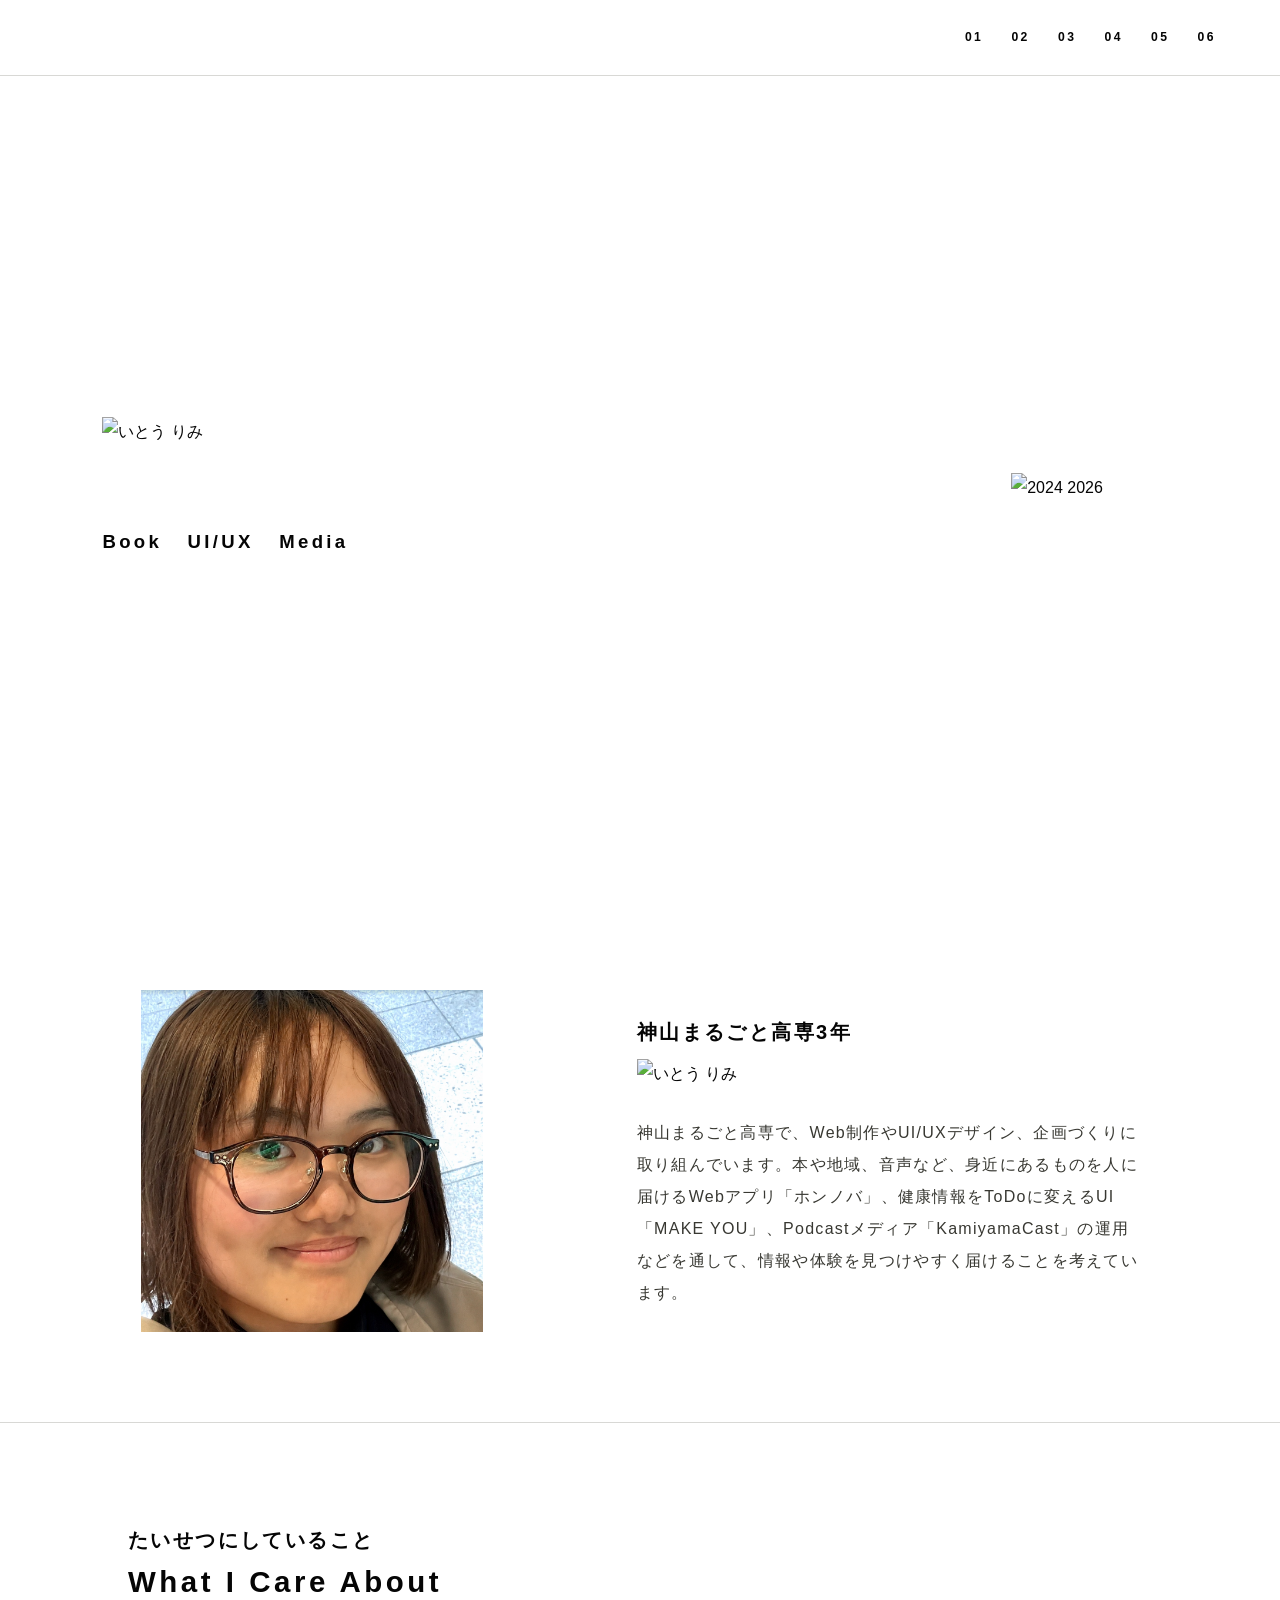
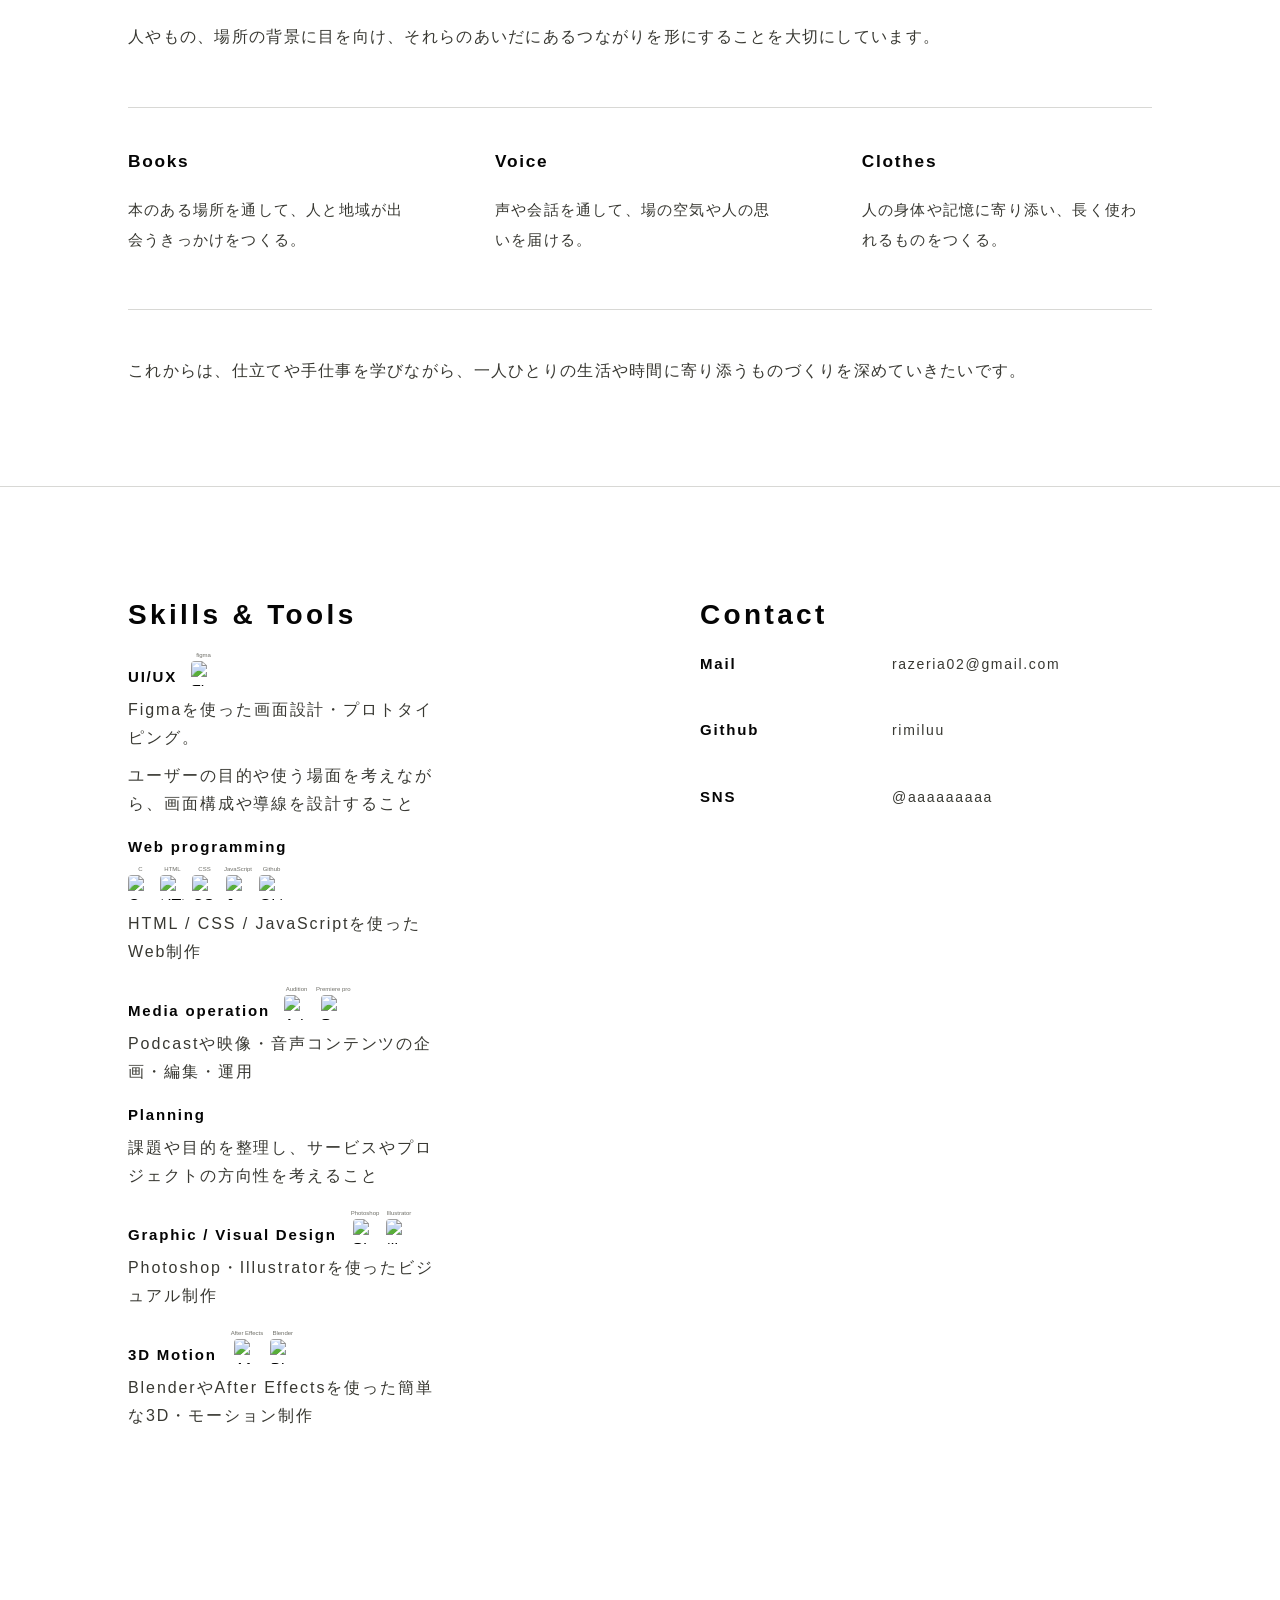
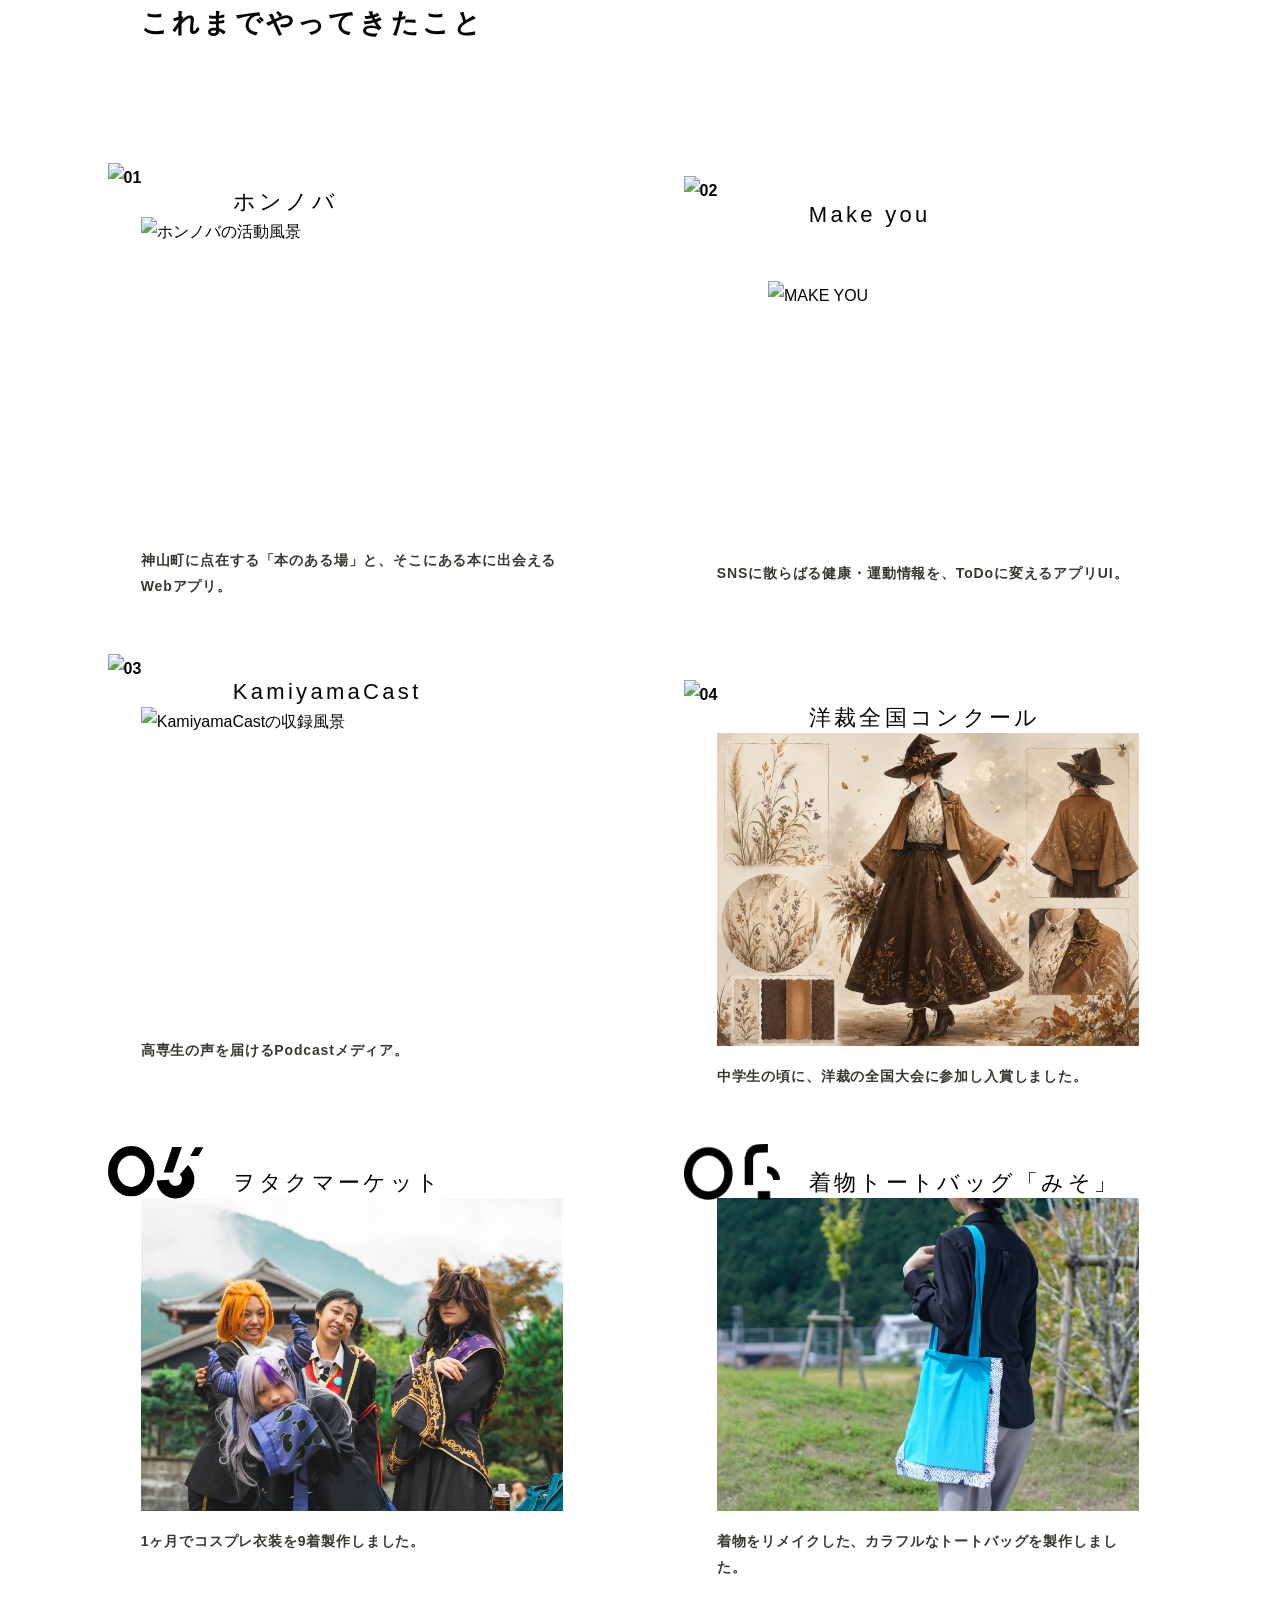
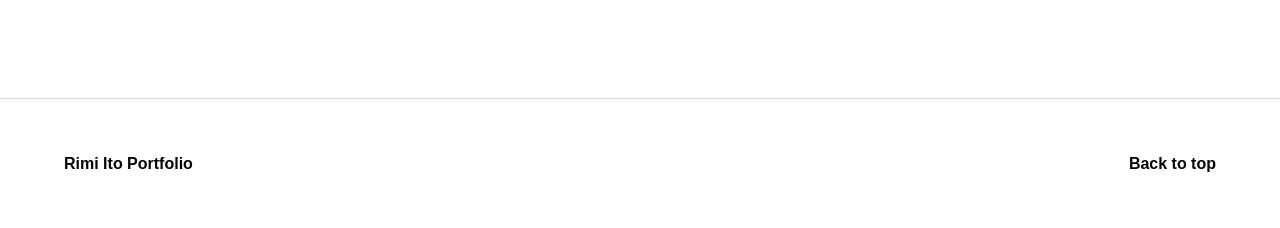
==== index.html @ bbf86dc8 "コンテンツ追加" ====
<!doctype html>
<html lang="ja">
  <head>
    <meta charset="UTF-8" />
    <meta name="viewport" content="width=device-width, initial-scale=1.0" />
    <title>いとう りみ Portfolio</title>
    <link rel="stylesheet" href="./styles.css" />
  </head>
  <body class="home-page">
    <header class="topbar" aria-label="Site header">
      <a class="brand" href="./index.html" aria-label="Portfolio top">
        <span class="sr-only">PORTFOLIO</span>
        <strong class="brand-text">PORTFOLIO</strong>
        <img class="brand-logo" src="./assets/type-portfolio.svg" alt="" aria-hidden="true" />
      </a>
      <nav class="nav" aria-label="Primary navigation">
        <a href="./honnova.html">01</a>
        <a href="./makeyou.html">02</a>
        <a href="./kamiyamacast.html">03</a>
        <a href="./yousaikonkuru.html">04</a>
        <a href="./cospre2024.html">05</a>
        <a href="./miso.html">06</a>
      </nav>
    </header>

    <main id="top">
      <section class="home">
        <div class="hero">
          <div class="mobile-hero-art" aria-hidden="true">
            <img class="mobile-hero-logo" src="./assets/mobile-logo.png" alt="" />
            <img class="mobile-hero-year" src="./assets/mobile-year.png" alt="" />
          </div>
        
          <div class="desktop-hero-content">
            <div class="intro">
              <p class="kana"><img src="./assets/type-name.svg" alt="いとう りみ" /></p>
              <h1><span class="sr-only">PORTFOLIO</span><img src="./assets/type-portfolio.svg" alt="" aria-hidden="true" /></h1>
              <p class="tags">Book&nbsp;&nbsp; UI/UX&nbsp;&nbsp; Media</p>
            </div>
            <div class="years" aria-label="Portfolio period"><img src="./assets/type-years.svg" alt="2024 2026" /></div>
          </div>
        </div>

        <div class="about">
          <img class="photo" src="./assets/face.png" alt="" />
          <div class="profile">
            <p class="eyebrow">神山まるごと高専3年</p>
            <p class="kana"><img src="./assets/type-name.svg" alt="いとう りみ" /></p>
            <p>神山まるごと高専で、Web制作やUI/UXデザイン、企画づくりに取り組んでいます。本や地域、音声など、身近にあるものを人に届けるWebアプリ「ホンノバ」、健康情報をToDoに変えるUI「MAKE YOU」、Podcastメディア「KamiyamaCast」の運用などを通して、情報や体験を見つけやすく届けることを考えています。</p>
          </div>
        </div>

        <section class="care">
          <div class="care-head">
            <p class="eyebrow">たいせつにしていること</p>
            <h2>What I Care About</h2>
            <p>人やもの、場所の背景に目を向け、それらのあいだにあるつながりを形にすることを大切にしています。</p>
          </div>
          <div class="care-list">
            <section>
              <h3>Books</h3>
              <p>本のある場所を通して、人と地域が出会うきっかけをつくる。</p>
            </section>
            <section>
              <h3>Voice</h3>
              <p>声や会話を通して、場の空気や人の思いを届ける。</p>
            </section>
            <section>
              <h3>Clothes</h3>
              <p>人の身体や記憶に寄り添い、長く使われるものをつくる。</p>
            </section>
          </div>
          <p class="care-future">これからは、仕立てや手仕事を学びながら、一人ひとりの生活や時間に寄り添うものづくりを深めていきたいです。</p>
        </section>

        <div class="info">
          <div class="skills">
            <h2>Skills &amp; Tools</h2>
            <div class="skill-list">
              <section class="skill-item">
                <div class="skill-head">
                  <h3>UI/UX</h3>
                  <div class="tool-icons">
                    <figure><figcaption>figma</figcaption><img src="./assets/figma-icon.png" alt="Figma" /></figure>
                  </div>
                </div>
                <p>Figmaを使った画面設計・プロトタイピング。</p>
                <p>ユーザーの目的や使う場面を考えながら、画面構成や導線を設計すること</p>
              </section>

              <section class="skill-item">
                <div class="skill-head">
                  <h3>Web programming</h3>
                  <div class="tool-icons">
                    <figure><figcaption>C</figcaption><img src="./assets/c-icon.png" alt="C" /></figure>
                    <figure><figcaption>HTML</figcaption><img src="./assets/html-icon.png" alt="HTML" /></figure>
                    <figure><figcaption>CSS</figcaption><img src="./assets/css-icon.png" alt="CSS" /></figure>
                    <figure><figcaption>JavaScript</figcaption><img src="./assets/js-icon.png" alt="JavaScript" /></figure>
                    <figure><figcaption>Github</figcaption><img src="./assets/git-icon.png" alt="Github" /></figure>
                  </div>
                </div>
                <p>HTML / CSS / JavaScriptを使ったWeb制作</p>
              </section>

              <section class="skill-item">
                <div class="skill-head">
                  <h3>Media operation</h3>
                  <div class="tool-icons">
                    <figure><figcaption>Audition</figcaption><img src="./assets/audition-icon.png" alt="Adobe Audition" /></figure>
                    <figure><figcaption>Premiere pro</figcaption><img src="./assets/premirepro-icon.png" alt="Premiere Pro" /></figure>
                  </div>
                </div>
                <p>Podcastや映像・音声コンテンツの企画・編集・運用</p>
              </section>

              <section class="skill-item">
                <div class="skill-head">
                  <h3>Planning</h3>
                </div>
                <p>課題や目的を整理し、サービスやプロジェクトの方向性を考えること</p>
              </section>

              <section class="skill-item">
                <div class="skill-head">
                  <h3>Graphic / Visual Design</h3>
                  <div class="tool-icons">
                    <figure><figcaption>Photoshop</figcaption><img src="./assets/photoshop-icon.png" alt="Photoshop" /></figure>
                    <figure><figcaption>Illustrator</figcaption><img src="./assets/illustrator-icon.png" alt="Illustrator" /></figure>
                  </div>
                </div>
                <p>Photoshop・Illustratorを使ったビジュアル制作</p>
              </section>

              <section class="skill-item">
                <div class="skill-head">
                  <h3>3D Motion</h3>
                  <div class="tool-icons">
                    <figure><figcaption>After Effects</figcaption><img src="./assets/aftereffect-icon.png" alt="After Effects" /></figure>
                    <figure><figcaption>Blender</figcaption><img src="./assets/blender-icon.png" alt="Blender" /></figure>
                  </div>
                </div>
                <p>BlenderやAfter Effectsを使った簡単な3D・モーション制作</p>
              </section>
            </div>
          </div>
          <div class="contact">
            <h2>Contact</h2>
            <dl>
              <dt>Mail</dt>
              <dd><a href="razeria02@gmail.com">razeria02@gmail.com</a></dd>
              <dt>Github</dt>
              <dd>rimiluu</dd>
              <dt>SNS</dt>
              <dd>@aaaaaaaaa</dd>
            </dl>
          </div>
        </div>

        <div class="map">
          <h2>これまでやってきたこと</h2>
          <a class="map-item item-1" href="./honnova.html"><strong><img src="./assets/type-01.svg" alt="01" /></strong><span>ホンノバ</span><img class="thumb" src="./assets/honnova-thumb.jpg.png" alt="ホンノバの活動風景" /><p class="map-item-desc">神山町に点在する「本のある場」と、そこにある本に出会えるWebアプリ。</p></a>
          <a class="map-item item-2" href="./makeyou.html"><strong><img src="./assets/type-02.svg" alt="02" /></strong><span>Make you</span><img class="thumb logo-thumb" src="./assets/makeyou-logo.png" alt="MAKE YOU" /><p class="map-item-desc">SNSに散らばる健康・運動情報を、ToDoに変えるアプリUI。</p></a>
          <a class="map-item item-3" href="./kamiyamacast.html"><strong><img src="./assets/type-03.svg" alt="03" /></strong><span>KamiyamaCast</span><img class="thumb" src="./assets/assets:kamiyamacast-thumb.JPG" alt="KamiyamaCastの収録風景" /><p class="map-item-desc">高専生の声を届けるPodcastメディア。</p></a>
          <a class="map-item item-4" href="./yousaikonkuru.html"><strong><img src="./assets/type-04.svg" alt="04" /></strong><span>洋裁全国コンクール</span><img class="thumb" src="./assets/aki-top.png" alt="洋裁全国コンクール" /><p class="map-item-desc">中学生の頃に、洋裁の全国大会に参加し入賞しました。</p></a>
          <a class="map-item item-5" href="./cospre2024.html"><strong><img src="./assets/05-black.svg" alt="05" /></strong><span>ヲタクマーケット</span><img class="thumb" src="./assets/wotama-top.jpg" alt="コスプレの様子" /><p class="map-item-desc">1ヶ月でコスプレ衣装を9着製作しました。</p></a>
          <a class="map-item item-6" href="./miso.html"><strong><img src="./assets/06-black.png" alt="06" /></strong><span>着物トートバッグ「みそ」</span><img class="thumb" src="./assets/miso-top.jpg" alt="トートバッグ" /><p class="map-item-desc">着物をリメイクした、カラフルなトートバッグを製作しました。</p></a>
        </div>
      </section>

    </main>

    <footer class="footer">
      <p>Rimi Ito Portfolio</p>
      <a href="#top">Back to top</a>
    </footer>
    <script src="./script.js"></script>
  </body>
</html>
---- styles.css ----
:root {
  --ink: #050505;
  --paper: #ffffff;
  --soft: #f3f3f1;
  --line: #d8d8d5;
  --muted: #6f6f68;
  --desktop-frame-height: calc(100vw * 16 / 9);
  --green: #d8d8d8;
  --green-deep: #050505;
  --audio: #d8d8d8;
  --audio-deep: #050505;
  --coral: #a8a8a8;
  --blue: #6f6f68;
  --yellow: #d8d8d8;
  font-family: "Space Grotesk", "Neue Haas Grotesk Text", "Helvetica Neue", Arial, "Yu Gothic", YuGothic, "Hiragino Kaku Gothic ProN", sans-serif;
}

/* Mobile year position tweak */
@media (max-width: 900px) {
  .home-page .mobile-hero-year {
    transform: translateY(30px);
  }
}

* {
  box-sizing: border-box;
}

html {
  scroll-behavior: smooth;
}

body {
  margin: 0;
  color: var(--ink);
  background: var(--paper);
  line-height: 1.85;
  overflow-x: hidden;
}

.home-page .case {
  display: none;
}

a {
  color: inherit;
  text-decoration: none;
}

img,
svg,
iframe {
  max-width: 100%;
}

.sr-only {
  position: absolute;
  width: 1px;
  height: 1px;
  padding: 0;
  overflow: hidden;
  clip: rect(0, 0, 0, 0);
  white-space: nowrap;
  border: 0;
}

.topbar {
  position: sticky;
  top: 0;
  z-index: 10;
  display: flex;
  align-items: center;
  justify-content: space-between;
  min-height: 84px;
  padding: 0 7vw;
  background: rgba(255, 255, 255, 0.92);
  backdrop-filter: blur(14px);
}

.brand {
  display: flex;
  align-items: center;
  gap: 22px;
  font-weight: 700;
  letter-spacing: 0.08em;
}

.brand span {
  font-size: 15px;
}

.brand strong {
  font-size: 22px;
  letter-spacing: 0.02em;
}

.brand-logo {
  display: block;
  width: clamp(132px, 15vw, 220px);
  height: auto;
}

.brand-text {
  display: none;
}

.nav {
  display: flex;
  gap: 32px;
  font-size: 14px;
  font-weight: 700;
  letter-spacing: 0.2em;
}

.home {
  display: grid;
}

.hero {
  display: grid;
  grid-template-columns: minmax(0, 1fr) 220px;
  align-items: center;
  gap: 32px;
  min-height: calc(100svh - var(--header-height));
  padding: clamp(72px, 10vh, 132px) 10vw;
  overflow: hidden;
}

.kana {
  margin: 0 0 36px;
}

.kana img {
  display: block;
  width: min(36vw, 377px);
  max-width: 100%;
}

.hero h1 {
  margin: 0;
}

.hero h1 img {
  display: block;
  width: min(72vw, 1080px);
  max-width: 100%;
  height: auto;
}

.tags {
  margin: 78px 0 0;
  font-size: 22px;
  font-weight: 800;
  letter-spacing: 0.18em;
}

.years {
  justify-self: end;
  margin-right: 0;
}

.years img {
  display: block;
  width: min(15vw, 221px);
  max-height: 380px;
}

.about {
  display: grid;
  grid-template-columns: minmax(180px, 320px) minmax(0, 560px);
  align-items: center;
  justify-content: center;
  gap: 10vw;
  min-height: 560px;
  padding: 86px 10vw;
}

.photo {
  display: block;
  width: min(100%, 260px);
  aspect-ratio: 1;
  object-fit: cover;
}

.profile h2 {
  margin: 0 0 22px;
  font-size: clamp(38px, 5vw, 64px);
  line-height: 1;
}

.profile p:last-child {
  margin: 0;
  color: #383832;
  font-size: 15px;
}

.care {
  display: grid;
  gap: clamp(42px, 6vh, 78px);
  padding: clamp(82px, 11vh, 140px) clamp(44px, 10vw, 180px);
  background: #ffffff;
  border-top: 1px solid var(--line);
  border-bottom: 1px solid var(--line);
}

.care-head {
  width: min(920px, 100%);
}

.care-head h2 {
  margin: 0 0 24px;
  font-size: clamp(22px, 2.3vw, 32px);
  line-height: 1;
  letter-spacing: 0.12em;
}

.care-head > p:last-child,
.care-future {
  margin: 0;
  color: #383832;
  font-size: clamp(16px, 1.15vw, 24px);
  line-height: 2;
  letter-spacing: 0.08em;
}

.care-list {
  display: grid;
  grid-template-columns: repeat(3, minmax(0, 1fr));
  gap: clamp(48px, 6vw, 110px);
  padding-top: clamp(34px, 5vh, 64px);
  border-top: 1px solid var(--line);
}

.care-list section {
  padding-top: 0;
  border-top: 0;
}

.care-list h3 {
  margin: 0 0 clamp(18px, 2.8vh, 34px);
  font-size: clamp(17px, 1.35vw, 24px);
  font-weight: 900;
  line-height: 1;
  letter-spacing: 0.1em;
}

.care-list p {
  margin: 0;
  color: #383832;
  font-size: clamp(15px, 1vw, 19px);
  line-height: 2;
  letter-spacing: 0.08em;
}

.care-future {
  width: 100%;
  max-width: none;
  padding-top: clamp(34px, 5vh, 64px);
  border-top: 1px solid var(--line);
}

.info {
  display: grid;
  grid-template-columns: 1fr 1fr;
  min-height: 620px;
}

.skills,
.contact {
  padding: 104px 6vw;
}

.skills {
  padding-right: 4.8vw;
}

.contact {
  padding-left: 4vw;
  border-left: 0;
}

.skills h2,
.contact h2,
.map h2 {
  font-size: clamp(22px, 2.3vw, 32px);
  line-height: 1;
  letter-spacing: 0.12em;
}

.skill-list,
.contact dl {
  display: grid;
  gap: 25px;
  margin: 0;
}

.skill-item {
  display: grid;
  gap: 10px;
}

.skill-head {
  display: flex;
  flex-wrap: wrap;
  align-items: end;
  gap: 10px 14px;
}

.skill-head h3,
.contact dt {
  margin: 0;
  font-size: clamp(15px, 1.15vw, 20px);
  font-weight: 900;
  line-height: 1.2;
  letter-spacing: 0.12em;
}

.tool-icons {
  display: flex;
  flex-wrap: wrap;
  align-items: end;
  gap: 7px;
}

.tool-icons figure {
  display: grid;
  justify-items: center;
  gap: 3px;
  margin: 0;
}

.tool-icons figcaption {
  color: var(--muted);
  font-size: 6px;
  line-height: 1;
  letter-spacing: 0;
  white-space: nowrap;
}

.tool-icons img {
  display: block;
  width: 25px;
  aspect-ratio: 1;
  border-radius: 4px;
  object-fit: cover;
}

.skill-item p,
.contact dd {
  margin: 0;
  color: #383832;
  font-size: clamp(14px, 1.2vw, 20px);
  line-height: 1.75;
  letter-spacing: 0.12em;
}

.contact dl {
  grid-template-columns: minmax(80px, 120px) minmax(0, 1fr);
  gap: 32px 42px;
  align-items: baseline;
}

.contact dd {
  word-break: break-word;
}

.map {
  position: relative;
  min-height: 760px;
  padding: 90px 10vw;
}

.map h2 {
  letter-spacing: 0.16em;
}

.map-item {
  position: absolute;
  display: grid;
  gap: 8px;
  color: var(--ink);
}

.map-item strong {
  display: block;
  width: 96px;
}

.map-item strong img {
  display: block;
  width: 100%;
  height: auto;
}

.map-item span {
  position: absolute;
  left: 72px;
  top: 12px;
  min-width: 170px;
  font-size: 14px;
  letter-spacing: 0.12em;
}

.map-item .thumb {
  display: block;
  width: 230px;
  height: 132px;
  margin-left: 22px;
  object-fit: cover;
}

.map-item-desc {
  width: min(100%, 460px);
  margin: 14px 0 0;
  color: #383832;
  font-size: 13px;
  font-weight: 700;
  line-height: 1.8;
  letter-spacing: 0.06em;
}

.item-1 {
  right: 13vw;
  top: 95px;
}

.item-2 {
  left: 15vw;
  top: 220px;
}

.item-3 {
  right: 18vw;
  top: 360px;
}

.item-4 {
  left: 18vw;
  top: 520px;
}

@media (min-width: 901px) {
  .home {
    height: var(--desktop-frame-height);
    grid-template-rows: 26fr 20fr 25fr 29fr;
  }

  .hero,
  .about,
  .info,
  .map {
    min-height: 0;
  }
  
  .home-page .info {
    align-items: start;
  }

  .hero {
    padding-block: 7vh;
  }

  .about {
    padding-block: 54px;
  }

  .skills,
  .contact {
    padding-block: 68px;
  }

  .map {
    padding-block: 70px;
  }
}

.eyebrow {
  margin: 0 0 8px;
  font-size: 1.25rem;
  font-weight: 800;
  letter-spacing: 0.12em;
}

.title h2 {
  margin: 0;
  font-size: clamp(48px, 8vw, 110px);
  line-height: 1;
  letter-spacing: 0;
}

.work {
  padding: 110px 10vw;
  border-bottom: 1px solid var(--line);
}

.case {
  border-bottom: 1px solid var(--line);
}

.make-case {
  background: #ffffff;
}

.cast-case {
  background: #ffffff;
}

.case > * {
  padding-inline: 10vw;
}

.case-hero,
.case-row,
.concept-zone,
.field,
.process,
.role,
.ui-point {
  border-bottom: 1px solid var(--line);
}

.case-hero > *,
.case-row > *,
.concept-zone > *,
.service-step > *,
.ui-point > *,
.mock-grid,
.app-board,
.audio-board {
  min-width: 0;
  max-width: 100%;
}

.case-hero {
  display: grid;
  grid-template-columns: minmax(220px, 0.8fr) minmax(360px, 1fr);
  align-items: center;
  gap: 8vw;
  min-height: 540px;
  padding-block: 68px;
}

.case-hero h2 {
  margin: 0;
  font-size: clamp(48px, 8vw, 96px);
  line-height: 1;
  overflow-wrap: anywhere;
}

.honnova-logo-img {
  display: block;
  height: auto;
}

.honnova-logo-panel > div {
  padding: clamp(24px, 4vw, 56px) 0;
}

.makeyou-logo-img{
  display: block;
  width: min(100%, 280px);
  height: auto;
}

.mock-grid {
  display: grid;
  grid-template-columns: 0.7fr 1.4fr;
  gap: 22px;
}

.mock-grid img {
  display: block;
  width: 100%;
  min-height: 130px;
  height: 100%;
  object-fit: cover;
  border-radius: 4px;
}

.mock-grid img:nth-child(2) {
  grid-row: span 2;
  min-height: 260px;
}

.app-board,
.audio-board {
  display: grid;
  gap: 18px;
  align-items: center;
}

.app-board {
  grid-template-columns: minmax(220px, 330px) 1fr;
}

.app-board .phone {
  grid-row: span 2;
}

.app-board > img,
.audio-board img {
  display: block;
  width: 100%;
  min-height: 170px;
  border-radius: 8px;
  object-fit: cover;
}

.audio-board {
  grid-template-columns: 1fr 1.3fr;
}

.audio-board img:first-child {
  grid-row: span 2;
  min-height: 360px;
}

.case-row {
  display: grid;
  grid-template-columns: minmax(180px, 0.55fr) minmax(280px, 1fr) minmax(300px, 1fr);
  align-items: center;
  gap: 5vw;
  min-height: 540px;
  padding-block: 80px;
}

.case-row:nth-of-type(3) {
  grid-template-columns: minmax(280px, 0.9fr) minmax(360px, 1fr);
}

.case-row h3,
.problem h3,
.field h3,
.process h3,
.role h3,
.ui-point h3 {
  margin: 0 0 40px;
  font-size: 18px;
}

.case-row p,
.problem p,
.concept-zone p,
.service p,
.field p,
.process p,
.ui-point p {
  margin: 0;
  color: #383832;
  font-size: 14px;
}

.case-meta {
  font-size: 12px;
}

.case-meta p {
  margin: 0 0 18px;
}

.wide-mock {
  grid-template-columns: 0.6fr 1.5fr;
}

.problem {
  display: grid;
  place-items: center;
  min-height: 520px;
  padding-block: 80px;
}

.problem-list {
  display: grid;
  gap: 28px;
  width: min(620px, 100%);
}

.problem-list div {
  display: grid;
  grid-template-columns: 58px 1fr;
  align-items: center;
  gap: 28px;
}

.problem-list i {
  display: block;
  width: 36px;
  height: 48px;
  border: 5px solid var(--ink);
  border-top: 0;
  border-radius: 0 0 999px 999px;
}

.problem-list i::before {
  content: "";
  display: block;
  width: 24px;
  height: 24px;
  margin: -28px auto 0;
  border: 4px solid var(--ink);
  border-radius: 50%;
  background: var(--paper);
}

.problem-list .thumb {
  display: block;
  width: 50px;
  height: auto;
  object-fit: contain;
}

@media (min-width: 901px) {
  .problem-list div {
    grid-template-columns: 140px minmax(0, 1fr);
    gap: clamp(70px, 8vw, 140px);
  }

  .problem-list .thumb {
    width: 60px;
  }
}

.concept-zone {
  display: grid;
  grid-template-columns: minmax(240px, 0.75fr) minmax(320px, 1fr);
  align-items: center;
  gap: 8vw;
  min-height: 420px;
  padding-block: 90px;
  background: #ffffff;
}

.make-concept {
  background: #ffffff;
}

.cast-concept {
  position: relative;
  isolation: isolate;
  overflow: hidden;
  color: var(--ink);
  background: #ffffff url("./assets/kamiyamacast-top-2.jpg") center / cover no-repeat;
}

.cast-concept::before {
  content: "";
  position: absolute;
  inset: 0;
  z-index: 0;
  background: rgba(255, 255, 255, 0.68);
  backdrop-filter: blur(1px);
}

.cast-concept > * {
  position: relative;
  z-index: 1;
}

.honnova-process {
  position: relative;
  isolation: isolate;
  overflow: hidden;
  background: #ffffff url("./assets/honnoba-aws.png") center / cover no-repeat;
}

.honnova-process::before {
  content: "";
  position: absolute;
  inset: 0;
  z-index: 0;
  background: rgba(0, 0, 0, 0.48);
  backdrop-filter: blur(1px) saturate(0.82);
}

.honnova-process > * {
  position: relative;
  z-index: 1;
}

.honnova-process h3,
.honnova-process .timeline p {
  color: #ffffff;
}

.honnova-process .timeline p {
  text-shadow: 0 2px 16px rgba(0, 0, 0, 0.28);
}

.honnova-process .timeline::before,
.honnova-process .timeline span::after {
  background: rgba(255, 255, 255, 0.92);
}

.honnova-process .timeline span {
  color: #ffffff;
}

.honnova-concept {
  position: relative;
  isolation: isolate;
  overflow: hidden;
  color: var(--ink);
  background: #ffffff url("./assets/honnnoba-top-2.png") center / cover no-repeat;
}

.honnova-concept::before {
  content: "";
  position: absolute;
  inset: 0;
  z-index: 0;
  background: rgba(255, 255, 255, 0.72);
  backdrop-filter: blur(1px);
}

.honnova-concept > * {
  position: relative;
  z-index: 1;
}

.concept-zone h3 {
  margin: 0;
  font-size: clamp(24px, 3vw, 36px);
  line-height: 1.6;
}

.service {
  background: #ffffff;
}

.honnova-service-design {
  background-color: #d8d8d8;
  background-image:
    linear-gradient(rgba(216, 216, 216, 0.62), rgba(216, 216, 216, 0.62)),
    url("./assets/honnova-thumb.jpg.png");
  background-position: center top;
  background-size: 100% auto;
  background-repeat: repeat-y;
}

.service > .eyebrow {
  padding: 42px 10vw 0;
  margin: 0;
  text-align: center;
}

.service-step {
  display: grid;
  grid-template-columns: minmax(240px, 0.9fr) minmax(280px, 1fr);
  align-items: center;
  gap: 6vw;
  min-height: 470px;
  padding: 54px 10vw;
  border-bottom: 1px solid rgba(255, 255, 255, 0.8);
  background: linear-gradient(90deg, #ffffff 0 50%, #fdfdfd 50% 100%);
}

.sticky-service-body {
  display: grid;
  grid-template-columns: minmax(260px, 0.9fr) minmax(300px, 1fr);
  align-items: start;
  gap: 6vw;
  padding-inline: 10vw;
}

.service-fixed-visual {
  position: sticky;
  top: 112px;
  display: grid;
  place-items: center;
  min-height: calc(100vh - 112px);
  padding-block: 54px;
}

.service-screen {
  display: block;
  width: min(100%, 340px);
  aspect-ratio: 0.66;
  object-fit: cover;
}

.service-screen-stack {
  position: relative;
  width: min(100%, 340px);
  aspect-ratio: 0.66;
}

.service-screen-stack .service-screen {
  position: absolute;
  inset: 0;
  width: 100%;
  height: 100%;
  opacity: 0;
  transition: opacity 0.35s ease;
}

.service-screen-stack .service-screen.is-active {
  opacity: 1;
}

.service-screen-stack.is-landscape-active {
  width: min(100%, 420px);
  aspect-ratio: 4 / 3;
}

.service-screen.service-screen--landscape {
  aspect-ratio: 4 / 3;
  border: 0;
  border-radius: 0;
  box-shadow: none;
  object-fit: cover;
}

.service-screen-stack--media {
  width: min(100%, 420px);
  aspect-ratio: 4 / 3;
}

.app-service-screen {
  width: min(100%, 300px);
  aspect-ratio: 0.56;
}

.media-service-screen {
  width: min(100%, 460px);
  aspect-ratio: 1.25;
}

.cast-service-screen {
  width: 100%;
  height: 100%;
  aspect-ratio: 4 / 3;
  border: 1px solid var(--line);
  object-fit: cover;
}

.sticky-service .service-copy {
  display: grid;
}

.sticky-service .service-step {
  display: block;
  min-height: 470px;
  padding: 54px 0;
  background: #ffffff;
  border-bottom: 1px solid var(--line);
}

.sticky-service .service-step:last-child {
  border-bottom: 0;
}

.service-step strong {
  float: right;
  color: #4f4f4f;
  font-size: clamp(54px, 8vw, 96px);
  line-height: 0.8;
}

.line-phone {
  justify-self: center;
  min-height: 330px;
  background: #ffffff;
}

.big-photo {
  display: block;
  width: min(100%, 340px);
  aspect-ratio: 1;
  justify-self: center;
  object-fit: cover;
}

.field {
  display: grid;
  justify-items: center;
  gap: 0 54px;
  min-height: 720px;
  padding-block: 80px;
}

.map-visual {
  display: block;
  width: min(862px, 100%);
  height: auto;
  object-fit: contain;
}

.field dl {
  display: grid;
  grid-template-columns: 1fr auto;
  gap: 34px 72px;
  align-items: baseline;
  margin: 0;
  width: min(520px, 100%);
}

.field dt {
  font-weight: 800;
}

.field dd {
  margin: 0;
  font-size: 24px;
  font-weight: 900;
  letter-spacing: 0.08em;
}

.make-feedback {
  display: grid;
  align-content: center;
  background: #ffffff;
}

.make-feedback h3 {
  text-align: center;
}

.feedback-bubbles {
  display: grid;
  grid-template-columns: repeat(2, minmax(360px, 520px));
  justify-content: center;
  gap: clamp(30px, 4vw, 58px) clamp(34px, 5vw, 72px);
  width: min(1180px, calc(100% - 44px));
  margin: 18px auto 0;
}

.feedback-bubbles p {
  position: relative;
  min-height: 128px;
  padding: clamp(24px, 2.5vw, 34px);
  border: 3px solid #7bc2ef;
  border-radius: 18px;
  background: #ffffff;
  color: var(--ink);
  font-size: clamp(14px, 1vw, 16px);
  font-weight: 700;
  line-height: 2;
}

.feedback-bubbles p::before,
.feedback-bubbles p::after {
  content: "";
  position: absolute;
  left: 28px;
  bottom: -23px;
  width: 28px;
  height: 28px;
  clip-path: polygon(0 0, 100% 0, 0 100%);
}

.feedback-bubbles p::before {
  background: #7bc2ef;
}

.feedback-bubbles p::after {
  left: 32px;
  bottom: -15px;
  width: 20px;
  height: 20px;
  background: #ffffff;
}

.feedback-bubbles p:nth-child(2) {
  margin-top: clamp(32px, 5vh, 64px);
  border-color: #8ea9f4;
}

.feedback-bubbles p:nth-child(2)::before {
  background: #8ea9f4;
}

.feedback-bubbles p:nth-child(3) {
  grid-column: 1 / -1;
  width: min(760px, 100%);
  justify-self: center;
  margin-top: 0;
  border-color: #67c8c8;
}

.feedback-bubbles p:nth-child(3)::before {
  background: #67c8c8;
}

.process {
  min-height: 820px;
  padding-block: 80px;
  background: #ffffff;
}

.process h3 {
  text-align: center;
}

.timeline {
  position: relative;
  display: grid;
  gap: 92px;
  width: min(820px, 100%);
  margin: 60px auto 0;
}

.timeline::before {
  content: "";
  position: absolute;
  left: 22px;
  top: 12px;
  bottom: 12px;
  width: 3px;
  background: var(--ink);
}

.timeline div {
  position: relative;
  display: grid;
  grid-template-columns: 92px 1fr;
  gap: 36px;
}

.timeline span {
  color: var(--muted);
  font-weight: 900;
}

.timeline span::after {
  content: "";
  position: absolute;
  left: 10px;
  top: 26px;
  width: 28px;
  height: 28px;
  border-radius: 50%;
  background: var(--ink);
}

.role {
  min-height: 440px;
  padding-block: 80px;
}

.role h3 {
  text-align: center;
}

.role-grid {
  display: grid;
  grid-template-columns: repeat(3, minmax(0, 1fr));
  gap: 5px;
  width: min(960px, 100%);
  margin: 42px auto 0;
}

.role-card {
  --piece: #d8ded8;
  position: relative;
  z-index: 1;
  min-height: 176px;
  padding: clamp(26px, 3vw, 42px);
  background: var(--piece);
  color: var(--ink);
  overflow: visible;
}

.role-card::before {
  content: "";
  position: absolute;
  width: clamp(42px, 5.2vw, 72px);
  aspect-ratio: 1;
  border-radius: 50%;
  pointer-events: none;
}

.role-card::before {
  z-index: 2;
  background: var(--piece);
}

.role-card::after {
  content: none;
}

.role-card h4,
.role-card p {
  position: relative;
  z-index: 3;
}

.role-card h4 {
  margin: 0 0 22px;
  font-size: clamp(15px, 1.45vw, 20px);
  line-height: 1.45;
}

.role-card p {
  margin: 0;
  font-size: clamp(14px, 1.05vw, 17px);
  line-height: 2;
}

.role-card:nth-child(1) {
  --piece: #d9e4dd;
  z-index: 5;
}

.role-card:nth-child(2) {
  --piece: #efe1c9;
  z-index: 4;
}

.role-card:nth-child(3) {
  --piece: #d8e4ee;
  z-index: 1;
}

.role-card:nth-child(4) {
  --piece: #f2d6be;
  z-index: 5;
}

.role-card:nth-child(5) {
  --piece: #d8d4e8;
  z-index: 4;
}

.role-card:nth-child(6) {
  --piece: #e8dda8;
  z-index: 3;
}

.role-card:nth-child(1)::before,
.role-card:nth-child(2)::before,
.role-card:nth-child(4)::before,
.role-card:nth-child(5)::before {
  right: calc(clamp(42px, 5.2vw, 72px) / -2);
  top: 50%;
  transform: translateY(-50%);
}

.role-card:nth-child(4)::before,
.role-card:nth-child(6)::before {
  left: 50%;
  top: calc(clamp(42px, 5.2vw, 72px) / -2);
  transform: translateX(-50%);
}

.ui-point {
  display: grid;
  grid-template-columns: minmax(240px, 0.8fr) minmax(320px, 1fr);
  align-items: center;
  gap: 8vw;
  min-height: 520px;
  padding-block: 80px;
}

.audio-card {
  display: grid;
  gap: 14px;
}

.audio-card iframe {
  width: 100%;
  border: 0;
  border-radius: 12px;
}

.audio-card a {
  width: fit-content;
  padding: 9px 14px;
  border: 1px solid var(--ink);
  border-radius: 999px;
  font-size: 13px;
  font-weight: 800;
  line-height: 1.3;
}

.final-grid {
  padding: 80px 10vw 110px;
  background: #ffffff;
}

.title {
  display: grid;
  gap: 18px;
  margin-bottom: 58px;
}

.title p {
  max-width: 820px;
  margin: 0;
  font-size: 20px;
  font-weight: 800;
}

.number {
  color: var(--muted);
  letter-spacing: 0.3em;
}

.text-grid,
.cards {
  display: grid;
  grid-template-columns: repeat(2, minmax(0, 1fr));
  gap: 22px;
}

article {
  min-height: 230px;
  padding: 28px;
  border: 1px solid var(--line);
  border-radius: 8px;
  background: var(--paper);
}

article h3 {
  margin: 0 0 18px;
  font-size: clamp(19px, 1.6vw, 28px);
  line-height: 1.35;
  letter-spacing: 0.08em;
}

article p,
article li {
  margin: 0;
  color: #383832;
  font-size: 15px;
}

ul {
  margin: 0;
  padding-left: 1.1em;
}

.meta {
  display: flex;
  flex-wrap: wrap;
  gap: 10px;
  margin: -28px 0 54px;
}

.meta span,
.features span,
.flow span {
  display: inline-flex;
  align-items: center;
  min-height: 40px;
  padding: 8px 14px;
  border: 1px solid currentColor;
  border-radius: 999px;
  font-size: 13px;
  font-weight: 800;
  line-height: 1.3;
}

.green {
  background: #ffffff;
}

.green .meta span,
.green .features span {
  background: #ffffff;
  color: var(--ink);
}

.audio {
  background: #ffffff;
}

.audio .meta span,
.audio .flow span {
  background: #ffffff;
  color: var(--ink);
}

.show {
  display: grid;
  grid-template-columns: 330px 1fr;
  gap: 34px;
  align-items: stretch;
  margin-bottom: 34px;
}

.phone {
  width: min(100%, 330px);
  min-height: 520px;
  padding: 28px;
  border: 10px solid var(--ink);
  border-radius: 34px;
  background: #ffffff;
}

.phone-bar {
  width: 86px;
  height: 9px;
  margin: 0 auto 28px;
  border-radius: 999px;
  background: var(--ink);
}

.stories {
  display: flex;
  gap: 12px;
  margin-bottom: 24px;
}

.stories img {
  display: block;
  width: 54px;
  height: 54px;
  border-radius: 50%;
  object-fit: cover;
}

.feed {
  display: block;
  width: 100%;
  height: 220px;
  margin-bottom: 18px;
  border-radius: 8px;
  object-fit: cover;
}

.feed.small {
  height: 115px;
}

.concept {
  display: grid;
  align-content: center;
  padding: 48px;
  border: 1px solid var(--line);
  border-radius: 8px;
  background: var(--paper);
}

.concept h3 {
  max-width: 760px;
  margin: 0 0 24px;
  font-size: clamp(34px, 5vw, 72px);
  line-height: 1.15;
}

.concept p:last-child {
  max-width: 620px;
  margin: 0;
  color: #383832;
}

.features {
  display: flex;
  flex-wrap: wrap;
  gap: 10px;
}

.quote {
  display: grid;
  place-items: center;
  min-height: 310px;
  margin-bottom: 34px;
  border: 1px solid var(--line);
  border-radius: 8px;
  background: var(--paper);
}

.quote p {
  width: min(850px, 86%);
  margin: 0;
  font-size: clamp(38px, 6vw, 84px);
  font-weight: 950;
  line-height: 1.16;
}

.flow {
  display: flex;
  flex-wrap: wrap;
  gap: 14px;
  align-items: center;
  margin-bottom: 34px;
}

.flow span:not(:last-child)::after {
  content: "→";
  margin-left: 14px;
}

.wide {
  grid-column: span 2;
}

.listen {
  display: grid;
  gap: 14px;
  margin-top: 22px;
}

.listen iframe {
  display: block;
  width: 100%;
  max-width: 720px;
  border: 0;
  border-radius: 12px;
}

.listen a {
  width: fit-content;
  padding: 9px 14px;
  border: 1px solid var(--ink);
  border-radius: 999px;
  font-size: 13px;
  font-weight: 800;
  line-height: 1.3;
}

.footer {
  display: flex;
  align-items: center;
  justify-content: space-between;
  padding: 34px 10vw;
  color: var(--ink);
  background: var(--paper);
  border-top: 1px solid var(--line);
  font-weight: 800;
}

@media (max-width: 900px) {
  .topbar,
  .footer {
    padding-inline: 24px;
  }

  .topbar {
    align-items: flex-start;
    flex-direction: column;
    gap: 12px;
    padding-block: 18px;
  }

  .nav {
    width: 100%;
    justify-content: space-between;
    gap: 18px;
  }

  .hero,
  .about,
  .care,
  .info,
  .case-hero,
  .case-row,
  .concept-zone,
  .service-step,
  .ui-point,
  .app-board,
  .audio-board,
  .show,
  .text-grid,
  .cards {
    grid-template-columns: 1fr;
  }

  .hero,
  .about,
  .care,
  .map,
  .case > *,
  .work {
    padding-inline: 24px;
  }

  .hero {
    min-height: auto;
    padding-top: clamp(88px, 12vh, 120px);
    padding-bottom: clamp(72px, 10vh, 96px);
  }

  .hero h1 {
    max-width: 100%;
  }

  .hero h1 img {
    width: min(100%, 980px);
  }

  .years {
    justify-self: start;
  }

  .years img {
    width: min(210px, 42vw);
  }

  .about {
    min-height: auto;
    gap: 42px;
  }

  .care {
    gap: 34px;
    padding-block: 64px;
  }

  .care-list {
    grid-template-columns: 1fr;
    gap: 28px;
  }

  .photo {
    width: min(100%, 220px);
  }

  .info {
    min-height: auto;
  }

  .skills,
  .contact {
    padding: 56px 0;
  }

  .contact {
    border-left: 0;
    border-top: 1px solid var(--line);
  }

  .map {
    min-height: 860px;
  }

  .map h2 {
    margin-left: 0;
  }

  .item-1 {
    right: 16vw;
    top: 120px;
  }

  .item-2 {
    left: 9vw;
    top: 270px;
  }

  .item-3 {
    right: 8vw;
    top: 455px;
  }

  .item-4 {
    left: 12vw;
    top: 640px;
  }

  .show {
    align-items: start;
  }

  .phone {
    justify-self: center;
  }

  .wide {
    grid-column: auto;
  }

  .case-hero,
  .case-row,
  .problem,
  .concept-zone,
  .ui-point {
    min-height: auto;
    padding-block: 64px;
  }

  .service > .eyebrow {
    padding-inline: 24px;
  }

  .sticky-service-body {
    grid-template-columns: 1fr;
    gap: 0;
    padding-inline: 24px;
  }

  .service-fixed-visual {
    position: static;
    min-height: auto;
    padding-block: 48px 18px;
  }

  .service-screen {
    width: min(100%, 290px);
  }

  .service-step {
    min-height: auto;
    padding: 48px 24px;
    background: #ffffff;
  }

  .sticky-service .service-step {
    min-height: auto;
    padding: 48px 0;
  }

  .mock-grid {
    width: 100%;
    max-width: 560px;
  }

  .case-row:nth-of-type(3),
  .wide-mock,
  .app-board,
  .audio-board {
    grid-template-columns: 1fr;
    width: 100%;
  }

  .app-board .phone,
  .audio-board img:first-child {
    grid-row: auto;
  }

  .role-grid {
    grid-template-columns: repeat(2, minmax(0, 1fr));
    gap: 16px;
  }

  .role-card {
    min-height: 160px;
    overflow: hidden;
  }

  .role-card::before,
  .role-card::after {
    content: none;
  }

  .feedback-bubbles {
    grid-template-columns: 1fr;
    gap: 28px;
  }

  .feedback-bubbles p,
  .feedback-bubbles p:nth-child(2),
  .feedback-bubbles p:nth-child(3) {
    margin-top: 0;
    min-height: 0;
  }

  .kana,
  .nav,
  .brand {
    letter-spacing: 0.08em;
  }
}

@media (max-width: 560px) {
  .topbar {
    min-height: 0;
    padding-block: 14px;
  }

  .brand {
    flex-direction: column;
    gap: 2px;
  }

  .brand span {
    font-size: 13px;
  }

  .brand strong {
    font-size: 19px;
  }

  .nav {
    overflow-x: auto;
    justify-content: flex-start;
    gap: 22px;
    padding-bottom: 2px;
    font-size: 12px;
    letter-spacing: 0.14em;
  }

  .hero {
    min-height: auto;
    padding-top: 88px;
    padding-bottom: 72px;
  }

  .kana {
    margin-bottom: 24px;
  }

  .kana img {
    width: min(260px, 72vw);
  }

  .hero h1 {
    line-height: 0.92;
  }

  .hero h1 img {
    width: min(100%, 760px);
  }

  .tags {
    margin-top: 42px;
    font-size: 16px;
    letter-spacing: 0.12em;
  }

  .years {
    gap: 10px;
  }

  .years img {
    width: min(112px, 32vw);
  }

  .title h2 {
    font-size: clamp(40px, 14vw, 58px);
    white-space: normal;
  }

  .title p {
    font-size: 15px;
  }

  .work {
    padding-block: 72px;
  }

  .case-hero h2 {
    font-size: clamp(32px, 9vw, 42px);
    overflow-wrap: normal;
  }

  .mock-grid {
    gap: 14px;
  }

  .mock-grid img {
    min-height: 76px;
  }

  .mock-grid img:nth-child(2) {
    min-height: 210px;
  }

  .problem-list div {
    grid-template-columns: 44px 1fr;
    gap: 18px;
  }

  .concept-zone {
    gap: 28px;
  }

  .line-phone {
    min-height: 300px;
  }

  .field {
    gap: 36px;
    min-height: auto;
    padding-block: 64px;
  }

  .field dl {
    gap: 22px 36px;
  }

  .field dd {
    font-size: 24px;
  }

  .process {
    min-height: auto;
    padding-block: 64px;
  }

  .timeline {
    gap: 66px;
  }

  .timeline div {
    grid-template-columns: 70px 1fr;
    gap: 24px;
  }

  .role-grid {
    grid-template-columns: 1fr;
  }

  .final-grid {
    padding-block: 64px;
  }

  .about {
    padding-block: 64px;
  }

  .profile h2 {
    font-size: clamp(34px, 12vw, 48px);
  }

  .map {
    min-height: 760px;
    padding-block: 64px;
  }

  .map-item strong {
    width: 62px;
  }

  .map-item span {
    left: 52px;
    top: 8px;
    min-width: 130px;
    font-size: 12px;
  }

  .map-item .thumb {
    width: 150px;
    height: 96px;
  }

  .item-1 {
    right: 6vw;
    top: 115px;
  }

  .item-2 {
    left: 6vw;
    top: 245px;
  }

  .item-3 {
    right: 4vw;
    top: 390px;
  }

  .item-4 {
    left: 10vw;
    top: 540px;
  }

  .title {
    gap: 12px;
    margin-bottom: 36px;
  }

  .meta {
    margin: -12px 0 34px;
  }

  article,
  .concept {
    padding: 22px;
    min-height: auto;
  }

  article h3 {
    font-size: 17px;
  }

  article p,
  article li {
    font-size: 14px;
  }

  .show {
    gap: 24px;
  }

  .phone {
    width: min(100%, 290px);
    min-height: 420px;
    padding: 22px;
    border-width: 8px;
    border-radius: 28px;
  }

  .stories img {
    width: 44px;
    height: 44px;
  }

  .feed {
    height: 180px;
  }

  .feed.small {
    height: 92px;
  }

  .concept h3,
  .quote p {
    font-size: clamp(30px, 10vw, 44px);
  }

  .quote {
    min-height: 230px;
  }

  .flow {
    gap: 10px;
  }

  .flow span:not(:last-child)::after {
    margin-left: 10px;
  }

  .listen iframe {
    height: 152px;
  }

  .footer {
    flex-direction: column;
    align-items: flex-start;
    gap: 10px;
    padding-block: 34px;
  }
}

@media (max-width: 380px) {
  .hero,
  .about,
  .map,
  .work,
  .topbar,
  .footer {
    padding-inline: 18px;
  }

  .hero h1 {
    line-height: 1;
  }

  .hero h1 img {
    width: min(100%, 650px);
  }

  .kana img {
    width: min(230px, 72vw);
  }

  .meta span,
  .features span,
  .flow span {
    font-size: 12px;
  }
}

/* Frame-based responsive reset */
@media (min-width: 901px) {
  html:not(:has(body.home-page)) {
    scroll-snap-type: y mandatory;
    scroll-padding-top: 0;
  }

  html:has(body.home-page) {
    scroll-snap-type: none;
    scroll-padding-top: 0;
  }

  .topbar {
    display: none;
  }

  .home {
    height: auto;
    grid-template-rows: none;
  }

  
  
  
  .case-hero,
  .case-row,
  .problem,
  .concept-zone,
  .field,
  .process,
  .role,
  .ui-point,
  .final-grid {
    min-height: 100svh;
    scroll-snap-align: start;
    scroll-snap-stop: always;
  }

  .home-page .hero {
    grid-template-columns: minmax(0, 1fr) minmax(150px, 240px);
    align-items: center;
    gap: clamp(32px, 5vw, 82px);
    width: min(100%, 1540px);
    min-height: calc(100svh - var(--header-height));
    margin-inline: auto;
    padding: clamp(72px, 9vh, 112px) clamp(56px, 8vw, 140px);
  }

  .home-page .intro {
    min-width: 0;
  }

  .home-page .kana {
    margin-bottom: clamp(24px, 3.2vh, 48px);
  }

  .home-page .kana img {
    width: clamp(250px, 26vw, 500px);
    height: auto;
  }

  .home-page .hero h1 {
    margin: 0;
    overflow: hidden;
  }

  .home-page .hero h1 img {
    width: clamp(640px, 54vw, 1120px);
    height: auto;
  }

  .home-page .tags {
    margin-top: clamp(36px, 5.5vh, 72px);
    font-size: clamp(18px, 1.45vw, 28px);
  }

  .years img {
    width: clamp(150px, 13vw, 280px);
    max-height: none;
  }

  .about {
    grid-template-columns: minmax(260px, 500px) minmax(420px, 720px);
    gap: clamp(76px, 12vw, 180px);
    padding: clamp(80px, 10vh, 130px) clamp(80px, 11vw, 220px);
  }

  .photo {
    width: min(100%, 500px);
  }

  .profile {
    max-width: 680px;
  }

  .profile h2 {
    font-size: clamp(50px, 5vw, 92px);
  }

  .profile p:last-child,
  .case-row p,
  .problem p,
  .concept-zone p,
  .service p,
  .field p,
  .process p,
  .ui-point p {
    font-size: clamp(16px, 1.15vw, 24px);
    line-height: 2;
    letter-spacing: 0.08em;
  }

  article p {
    font-size: clamp(15px, 1vw, 19px);
    line-height: 2;
    letter-spacing: 0.08em;
  }

  .info {
    grid-template-columns: 1fr 1fr;
    align-items: start;
  }

  .skills,
  .contact {
    padding: clamp(80px, 10vh, 130px) clamp(80px, 10vw, 190px);
  }

  .skills h2,
  .contact h2,
  .map h2 {
    font-size: clamp(28px, 2.1vw, 42px);
  }

  .skill-list {
    gap: clamp(20px, 2.2vh, 36px);
  }

  .skill-item p,
  .contact dd {
    font-size: clamp(16px, 1.15vw, 24px);
  }

  .contact dl {
    gap: 42px 72px;
  }

  .map {
    width: min(100%, 1540px);
    margin-inline: auto;
    padding: clamp(70px, 9vh, 120px) clamp(64px, 8vw, 140px);
  }

  .map h2 {
    margin-left: 6vw;
  }

  .map-item strong {
    width: clamp(120px, 10vw, 210px);
  }

  .map-item span {
    left: clamp(92px, 7.8vw, 150px);
    top: clamp(18px, 1.5vw, 34px);
    font-size: clamp(18px, 1.35vw, 32px);
    min-width: 260px;
  }

  .map-item .thumb {
    width: clamp(300px, 27vw, 520px);
    height: auto;
    aspect-ratio: 1.42;
    margin-left: clamp(24px, 3vw, 64px);
  }

  .item-1 {
    right: 8vw;
    top: 15vh;
  }

  .item-2 {
    left: 8vw;
    top: 37vh;
  }

  .item-3 {
    right: 9vw;
    top: 56vh;
  }

  .item-4 {
    left: 12vw;
    top: 77vh;
  }

  .case > * {
    padding-inline: clamp(70px, 10vw, 220px);
  }

  .case-hero {
    grid-template-columns: minmax(360px, 0.8fr) minmax(620px, 1.2fr);
    gap: clamp(70px, 9vw, 160px);
    padding-block: clamp(80px, 9vh, 130px);
  }

  .honnova-logo-img {
    width: min(100%, 520px);
  }
  .makeyou-logo-img{
    width: min(100%, 280px);
  }
  .mock-grid {
    gap: clamp(24px, 2.5vw, 44px);
  }

  .mock-grid img {
    min-height: clamp(170px, 17vw, 300px);
    border-radius: 12px;
  }

  .mock-grid img:nth-child(2) {
    min-height: clamp(360px, 36vw, 620px);
  }

  .case-row {
    grid-template-columns: minmax(360px, 0.72fr) minmax(620px, 1.2fr);
    gap: clamp(70px, 9vw, 160px);
    padding-block: clamp(80px, 9vh, 130px);
  }

  .case-row:has(.case-meta) {
    grid-template-columns: minmax(360px, 0.72fr) minmax(420px, 0.8fr) minmax(620px, 1.2fr);
  }

  .case-row h3,
  .problem h3,
  .field h3,
  .process h3,
  .role h3,
  .ui-point h3 {
    font-size: clamp(26px, 2vw, 42px);
    letter-spacing: 0.14em;
  }

  .problem {
    align-content: center;
    justify-items: center;
  }

  .problem-list {
    width: min(980px, 100%);
    gap: clamp(60px, 8vh, 110px);
  }

  .problem-list div {
    grid-template-columns: 140px minmax(0, 1fr);
    gap: clamp(70px, 8vw, 140px);
  }

  .concept-zone {
    grid-template-columns: minmax(360px, 0.78fr) minmax(520px, 1fr);
    gap: clamp(80px, 10vw, 170px);
    padding-block: clamp(90px, 11vh, 150px);
    background: #d8d8d8;
  }

  .concept-zone.honnova-concept {
    background: #ffffff url("./assets/honnnoba-top-2.png") center / cover no-repeat;
  }

  .concept-zone h3 {
    font-size: clamp(34px, 3vw, 58px);
    text-align: center;
  }

  .sticky-service {
    background: #d8d8d8;
    scroll-snap-align: start;
  }

  .service > .eyebrow {
    width: min(1640px, 100%);
    margin-inline: auto;
    padding: 42px clamp(70px, 10vw, 220px) 18px;
    text-align: left;
    font-size: clamp(24px, 2vw, 40px);
  }

  .sticky-service-body {
    width: min(1640px, 100%);
    margin-inline: auto;
    grid-template-columns: minmax(420px, 0.85fr) minmax(560px, 1.05fr);
    gap: clamp(70px, 8vw, 150px);
    padding: 0 clamp(70px, 10vw, 220px) clamp(70px, 8vh, 110px);
  }

  .service-fixed-visual {
    top: 0;
    min-height: 100svh;
    padding-block: clamp(60px, 8vh, 100px);
  }

  .service-screen {
    width: min(100%, 420px);
    aspect-ratio: 0.56;
    object-fit: cover;
  }

  .app-service-screen {
    width: min(100%, 390px);
  }

  .media-service-screen {
    width: min(100%, 560px);
    aspect-ratio: 1.25;
  }

  .sticky-service .service-step {
    position: relative;
    display: grid;
    align-content: center;
    min-height: 100svh;
    padding: clamp(80px, 12vh, 150px) clamp(44px, 6vw, 100px);
    background: #ffffff;
    border: 0;
    scroll-snap-align: start;
    scroll-snap-stop: always;
  }

  .sticky-service .service-step strong {
    position: absolute;
    top: -0.04em;
    right: -0.16em;
    float: none;
    color: #4f4f4f;
    font-size: clamp(150px, 16vw, 300px);
    line-height: 0.8;
    letter-spacing: -0.04em;
  }

  .sticky-service .service-step h3 {
    margin: 0 0 22px;
    font-size: clamp(34px, 3vw, 58px);
    line-height: 1.2;
  }

  .field {
    grid-template-columns: minmax(260px, 0.55fr) minmax(620px, 1.4fr);
    justify-items: stretch;
    align-items: center;
    padding-block: clamp(80px, 10vh, 130px);
  }

  .field h3 {
    grid-column: 1 / -1;
    text-align: center;
  }

  .map-visual {
    width: 100%;
  }

  .field dl {
    width: min(100%, 560px);
    grid-template-columns: 1fr auto;
    gap: clamp(60px, 9vh, 110px) clamp(80px, 8vw, 140px);
  }

  .field dt {
    font-size: clamp(26px, 2vw, 42px);
  }

  .field dd {
    font-size: 24px;
  }

  .process {
    display: grid;
    align-content: center;
    background: #d8d8d8;
  }

  .process.honnova-process {
    background: #ffffff url("./assets/honnoba-aws.png") center / cover no-repeat;
  }

  .timeline {
    --timeline-year-col: clamp(130px, 12vw, 190px);
    --timeline-marker-col: clamp(76px, 7vw, 112px);
    --timeline-dot-size: clamp(24px, 4.2vw, 36px);
    --timeline-line-left: calc(var(--timeline-year-col) + (var(--timeline-marker-col) / 2));
    width: min(1180px, 100%);
    gap: clamp(110px, 14vh, 190px);
  }

  .timeline div {
    grid-template-columns: var(--timeline-year-col) var(--timeline-marker-col) minmax(0, 1fr);
    gap: 0;
    align-items: center;
  }

  .timeline::before {
    left: var(--timeline-line-left);
    top: calc(var(--timeline-dot-size) / 2);
    bottom: calc(var(--timeline-dot-size) / 2);
    width: 4px;
    background: #ffffff;
    transform: translateX(-50%);
  }

  .timeline span {
    grid-column: 1;
    padding-right: clamp(12px, 1.8vw, 28px);
    color: #ffffff;
    font-size: clamp(34px, 3.6vw, 72px);
    line-height: 1;
    text-align: right;
    letter-spacing: -0.02em;
  }

  .timeline span::after {
    left: calc(var(--timeline-line-left) - (var(--timeline-dot-size) / 2));
    top: 50%;
    width: var(--timeline-dot-size);
    height: var(--timeline-dot-size);
    background: #ffffff;
    transform: translateY(-50%);
  }

  .timeline p {
    grid-column: 3;
    max-width: 860px;
  }

  .role {
    display: grid;
    align-content: center;
    background: #ffffff;
  }
  
  .role h3 {
    margin: 0 0 clamp(48px, 7vh, 82px);
    text-align: center;
  }
  
  .role-grid {
    width: min(1280px, 100%);
    grid-template-columns: repeat(3, minmax(0, 1fr));
    gap: 5px;
    margin: 0 auto;
  }

  .ui-point {
    grid-template-columns: minmax(380px, 0.75fr) minmax(560px, 1fr);
    gap: clamp(80px, 10vw, 170px);
  }

  .phone.line-phone {
    width: min(100%, 430px);
    min-height: 720px;
    border-width: 2px;
    border-color: #4f4f4f;
    border-radius: 48px;
  }

  .final-grid {
    align-content: center;
    grid-template-columns: repeat(2, minmax(360px, 560px));
    justify-content: center;
    gap: clamp(34px, 4vw, 72px);
    background: #d8d8d8;
  }

  article {
    min-height: auto;
    padding: clamp(42px, 4.8vw, 76px);
    border: 0;
    border-radius: 0;
  }
}

@media (max-width: 900px) {
  html {
    scroll-snap-type: none;
  }

  .topbar {
    display: none;
  }

  .home,
  .case {
    display: block;
  }

  .hero,
  .about,
  .info,
  .map,
  .case-hero,
  .case-row,
  .problem,
  .concept-zone,
  .field,
  .process,
  .role,
  .ui-point,
  .final-grid {
    min-height: auto;
  }

  .hero {
    display: grid;
    grid-template-columns: 1fr;
    gap: 42px;
    padding: 92px 22px 72px;
  }

  .hero h1 img {
    width: 100%;
  }

  .years img {
    width: min(150px, 38vw);
  }

  .about,
  .info,
  .case-hero,
  .case-row,
  .concept-zone,
  .field,
  .ui-point,
  .final-grid {
    grid-template-columns: 1fr;
    padding-inline: 22px;
  }

  .map {
    position: static;
    display: grid;
    gap: 54px;
    padding: 72px 22px;
  }

  .map-item {
    position: relative;
    inset: auto;
  }

  .map-item .thumb {
    width: min(100%, 360px);
    height: auto;
    aspect-ratio: 1.42;
  }

  .mock-grid,
  .wide-mock {
    grid-template-columns: 1fr 1.35fr;
    max-width: 100%;
  }

  .sticky-service-body {
    grid-template-columns: 1fr;
    padding-inline: 22px;
  }

  .service-fixed-visual {
    position: static;
    min-height: auto;
  }

  .sticky-service .service-step {
    min-height: auto;
    padding: 72px 0;
  }

  .sticky-service .service-step strong {
    float: none;
    display: block;
    margin-bottom: 22px;
    font-size: clamp(72px, 22vw, 128px);
  }

  .footer {
    color: var(--ink);
    background: var(--paper);
  }
}

@media (min-width: 901px) {
  .map {
    display: grid;
    grid-template-columns: minmax(0, 1fr) minmax(0, 1fr);
    grid-template-rows: auto 1fr 1fr;
    column-gap: clamp(80px, 10vw, 180px);
    row-gap: clamp(22px, 3vh, 54px);
    align-items: center;
  }

  .map h2 {
    grid-column: 1 / -1;
    margin: 0 0 0 8vw;
  }

  .map-item {
    position: relative;
    inset: auto;
  }

  .item-1 {
    grid-column: 2;
    grid-row: 2;
    justify-self: start;
    align-self: start;
  }

  .item-2 {
    grid-column: 1;
    grid-row: 2;
    justify-self: center;
    align-self: center;
  }

  .item-3 {
    grid-column: 2;
    grid-row: 3;
    justify-self: center;
    align-self: start;
  }

  .item-4 {
    grid-column: 1;
    grid-row: 3;
    justify-self: center;
    align-self: end;
  }

  .case-row:has(.case-meta) {
    grid-template-columns: minmax(360px, 0.72fr) minmax(620px, 1.18fr);
    grid-template-rows: auto auto;
    align-content: center;
  }

  .case-row:has(.case-meta) .case-meta {
    grid-column: 1;
    grid-row: 1;
  }

  .case-row:has(.case-meta) > div:nth-child(2) {
    grid-column: 1;
    grid-row: 2;
  }

  .case-row:has(.case-meta) .mock-grid {
    grid-column: 2;
    grid-row: 1 / 3;
  }

  .sticky-service {
    padding-bottom: clamp(70px, 8vh, 110px);
    overflow: hidden;
  }

  .sticky-service-body {
    width: min(1580px, calc(100% - clamp(80px, 12vw, 220px)));
    grid-template-columns: minmax(360px, 0.72fr) minmax(560px, 1fr);
    gap: clamp(60px, 7vw, 120px);
    padding: 0;
    background: #ffffff;
  }

  .service-fixed-visual {
    background: #ffffff;
  }

  .sticky-service .service-step {
    min-height: 100svh;
    padding-right: clamp(90px, 9vw, 150px);
    overflow: hidden;
  }

  .sticky-service .service-step strong {
    right: 0;
    top: 0;
    font-size: clamp(130px, 14vw, 250px);
  }

  .field {
    grid-template-columns: minmax(300px, 0.5fr) minmax(680px, 1.35fr);
  }

  .field h3 {
    grid-column: 1 / -1;
  }

  .field dl {
    grid-column: 1;
    grid-row: 2;
    justify-self: center;
  }

  .map-visual {
    grid-column: 2;
    grid-row: 2;
    align-self: center;
  }
}

@media (min-width: 901px) {
  .contact dl {
    grid-template-columns: 120px minmax(260px, 1fr);
    gap: 42px 72px;
  }

  .contact dd {
    white-space: nowrap;
    word-break: normal;
    font-size: clamp(14px, 1vw, 20px);
  }

  .map-item strong {
    width: clamp(90px, 7.5vw, 150px);
  }

  .map-item span {
    left: clamp(70px, 6vw, 118px);
    top: clamp(12px, 1vw, 24px);
    min-width: 220px;
    font-size: clamp(15px, 1.1vw, 24px);
  }

  .map-item .thumb {
    width: clamp(230px, 21vw, 400px);
  }

  .field {
    align-content: center;
    grid-template-columns: minmax(320px, 0.58fr) minmax(660px, 1.32fr);
  }

  .field dl {
    width: min(100%, 620px);
    grid-template-columns: minmax(150px, auto) auto;
    gap: clamp(46px, 7vh, 82px) clamp(60px, 6vw, 100px);
  }

  .field dt {
    white-space: nowrap;
    font-size: clamp(22px, 1.8vw, 36px);
  }

  .field dd {
    font-size: 54px;
  }
}

/* Header / footer restoration */
:root {
  --header-height: 76px;
}

.topbar {
  position: sticky;
  top: 0;
  z-index: 50;
  display: flex;
  min-height: var(--header-height);
  padding: 0 clamp(22px, 5vw, 96px);
  background: rgba(255, 255, 255, 0.94);
  border-bottom: 1px solid var(--line);
  backdrop-filter: blur(14px);
}

.brand {
  gap: clamp(12px, 1.8vw, 24px);
}

.brand span {
  font-size: clamp(12px, 0.95vw, 15px);
}

.brand strong {
  font-size: clamp(17px, 1.55vw, 24px);
}

.nav {
  gap: clamp(18px, 3vw, 46px);
  font-size: clamp(12px, 0.95vw, 15px);
}

.footer {
  display: flex;
  min-height: 104px;
  padding: 34px clamp(22px, 5vw, 96px);
  color: var(--ink);
  background: #ffffff;
  border-top: 1px solid var(--line);
}

body:not(.home-page) .footer {
  scroll-snap-align: end;
  scroll-snap-stop: always;
}

@media (min-width: 901px) {
  html:not(:has(body.home-page)) {
    scroll-padding-top: var(--header-height);
  }

  html:has(body.home-page) {
    scroll-padding-top: 0;
  }

  .topbar {
    display: flex;
  }

  .case-hero,
  .case-row,
  .problem,
  .concept-zone,
  .field,
  .process,
  .role,
  .ui-point,
  .final-grid {
    min-height: calc(100svh - var(--header-height));
  }

  .service-fixed-visual,
  .sticky-service .service-step {
    min-height: calc(100svh - var(--header-height));
  }

  .service-fixed-visual {
    top: var(--header-height);
  }

  body:not(.home-page) .footer {
    min-height: clamp(120px, 16vh, 180px);
  }
}

@media (max-width: 900px) {
  .topbar {
    display: flex;
    align-items: center;
    flex-direction: row;
    justify-content: space-between;
    gap: 18px;
    min-height: 76px;
    padding: 0 clamp(16px, 4.5vw, 26px);
  }

  .brand {
    flex: 0 0 auto;
    flex-direction: row;
    align-items: center;
    min-width: 0;
  }

  .brand-logo {
    display: none;
  }

  .brand-text {
    display: block;
  }

  .brand span {
    display: none;
  }

  .nav {
    flex: 0 0 auto;
    width: auto;
    gap: 16px;
    overflow-x: auto;
    justify-content: flex-start;
    padding-bottom: 0;
    white-space: nowrap;
  }

  .footer {
    display: flex;
    flex-direction: column;
    align-items: flex-start;
    gap: 8px;
    min-height: 96px;
    padding: 30px 22px;
  }
}

/* Service Design frame unification */
@media (min-width: 901px) {
  .sticky-service {
    display: grid;
    align-content: start;
    min-height: calc(100svh - var(--header-height));
    padding: 0 0 clamp(46px, 6vh, 82px);
    background: #d8d8d8;
    overflow: clip;
  }

  .service > .eyebrow {
    width: min(1460px, calc(100% - clamp(72px, 12vw, 220px)));
    margin: 0 auto;
    padding: clamp(18px, 2vh, 28px) 0 clamp(8px, 1vh, 16px);
    color: var(--ink);
    font-size: clamp(13px, 0.9vw, 16px);
    line-height: 1;
    letter-spacing: 0.16em;
    text-align: left;
  }

  .sticky-service-body {
    width: min(1460px, calc(100% - clamp(72px, 12vw, 220px)));
    min-height: clamp(560px, calc(100svh - var(--header-height) - 74px), 760px);
    margin: 0 auto;
    display: grid;
    grid-template-columns: minmax(330px, 0.72fr) minmax(430px, 1fr);
    gap: 0;
    padding: 0;
    background: #ffffff;
  }

  .service-fixed-visual {
    position: sticky;
    top: calc(var(--header-height) + 46px);
    display: grid;
    place-items: center;
    align-self: start;
    min-height: clamp(560px, calc(100svh - var(--header-height) - 74px), 760px);
    padding: clamp(42px, 6vh, 70px) clamp(30px, 4vw, 72px);
    background: #ffffff;
    border-right: 1px solid var(--line);
  }

  .service-fixed-visual:not(:has(.media-service-screen)):not(:has(.service-screen--landscape.is-active))::before {
    content: "";
    position: absolute;
    top: clamp(78px, 9vh, 118px);
    left: 50%;
    z-index: 2;
    width: clamp(54px, 4vw, 76px);
    height: 10px;
    border-radius: 999px;
    background: var(--ink);
    transform: translateX(-50%);
  }

  .service-screen {
    display: block;
    width: min(100%, clamp(170px, 18vw, 260px));
    aspect-ratio: 0.48;
    object-fit: cover;
    background: #ffffff;
  }

  .service-screen:not(.media-service-screen) {
    border: 1.5px solid #555555;
    border-radius: clamp(30px, 3vw, 48px);
    box-shadow: inset 0 -42px 38px rgba(255, 255, 255, 0.85);
  }

  .service-screen-stack {
    position: relative;
    width: min(100%, clamp(170px, 18vw, 260px));
    aspect-ratio: 0.48;
  }

  .service-screen-stack.is-landscape-active {
    width: min(100%, clamp(260px, 28vw, 420px));
    aspect-ratio: 4 / 3;
  }

  .service-screen-stack .service-screen {
    position: absolute;
    inset: 0;
    width: 100%;
    height: 100%;
  }

  .service-screen.service-screen--landscape {
    border: 0;
    border-radius: 0;
    box-shadow: none;
  }

  .service-screen-stack--media {
    width: min(100%, clamp(260px, 28vw, 420px));
    aspect-ratio: 4 / 3;
  }

  .app-service-screen {
    width: min(100%, clamp(160px, 17vw, 245px));
  }

  .media-service-screen {
    width: min(100%, clamp(330px, 34vw, 560px));
    aspect-ratio: 1.42;
    border-radius: 0;
  }

  .cast-service-screen {
    width: 100%;
    height: 100%;
    aspect-ratio: 4 / 3;
    border: 1px solid var(--line);
    border-radius: 0;
    object-fit: cover;
  }

  .sticky-service .service-copy {
    display: grid;
    min-width: 0;
  }

  .sticky-service .service-step {
    --service-step-text-top: clamp(190px, 26vh, 270px);
    --service-step-number-top: clamp(86px, 11vh, 124px);
    position: relative;
    min-height: clamp(560px, calc(100svh - var(--header-height) - 74px), 760px);
    display: block;
    padding: 0 clamp(80px, 8vw, 130px) clamp(70px, 9vh, 110px) clamp(58px, 6vw, 96px);
    background: #ffffff;
    overflow: hidden;
    scroll-snap-align: start;
    scroll-snap-stop: always;
  }

  .sticky-service .service-step__number {
    position: absolute;
    top: var(--service-step-number-top);
    right: clamp(18px, 2vw, 34px);
    z-index: 0;
    display: block;
    width: clamp(96px, 10vw, 180px);
    height: auto;
  }

  .sticky-service .service-step strong {
    position: absolute;
    top: clamp(14px, 2vh, 28px);
    right: clamp(-26px, -1.5vw, -12px);
    float: none;
    color: #4f4f4f;
    font-size: clamp(104px, 11vw, 190px);
    line-height: 0.8;
    letter-spacing: -0.04em;
  }

  .sticky-service .service-step h3 {
    position: relative;
    z-index: 1;
    font-size: clamp(30px, 3vw, 52px);
    line-height: 1.15;
    letter-spacing: 0.08em;
  }

  .sticky-service .service-step p {
    position: relative;
    z-index: 1;
    max-width: 520px;
    margin: 0;
    font-size: clamp(15px, 1.05vw, 20px);
    line-height: 2;
    letter-spacing: 0.08em;
  }
}

@media (max-width: 900px) {
  .sticky-service {
    background: #d8d8d8;
  }

  .service > .eyebrow {
    padding: 28px 22px 12px;
    text-align: left;
  }

  .sticky-service-body {
    gap: 0;
    padding: 0 22px 42px;
  }

  .service-fixed-visual {
    position: sticky;
    top: var(--header-height);
    z-index: 3;
    display: grid;
    place-items: center;
    min-height: auto;
    padding: 16px 20px;
    background: #ffffff;
    border-bottom: 1px solid var(--line);
  }

  .service-screen-stack {
    width: min(46vw, 170px);
    aspect-ratio: 0.48;
  }

  .service-screen-stack.is-landscape-active {
    width: min(100%, 320px);
    aspect-ratio: 4 / 3;
  }

  .service-screen:not(.media-service-screen) {
    width: 100%;
    height: 100%;
    aspect-ratio: 0.48;
    border: 1.5px solid #555555;
    border-radius: 28px;
    object-fit: cover;
    background: #ffffff;
  }

  .service-screen.service-screen--landscape {
    aspect-ratio: 4 / 3;
    border: 0;
    border-radius: 0;
    box-shadow: none;
  }

  .service-screen-stack--media {
    width: min(100%, 320px);
    aspect-ratio: 4 / 3;
  }

  .media-service-screen {
    width: 100%;
    height: 100%;
    aspect-ratio: 1.42;
    object-fit: cover;
  }

  .cast-service-screen {
    width: 100%;
    height: 100%;
    aspect-ratio: 4 / 3;
  }

  .sticky-service .service-copy {
    display: grid;
  }

  .sticky-service .service-step {
    position: relative;
    min-height: auto;
    display: block;
    padding: 64px 22px 52px;
    background: #ffffff;
    border-top: 1px solid var(--line);
    overflow: hidden;
  }

  .sticky-service .service-step__number {
    position: absolute;
    top: 64px;
    right: 18px;
    z-index: 0;
    display: block;
    width: clamp(72px, 24vw, 120px);
    height: auto;
  }

  .sticky-service .service-step h3,
  .sticky-service .service-step p {
    position: relative;
    z-index: 1;
  }

  .sticky-service .service-step h3 {
    margin-bottom: 20px;
  }

  .sticky-service .service-step p {
    margin: 0;
  }

  .sticky-service .service-step strong {
    display: block;
    margin: 0 0 20px;
    color: #4f4f4f;
    font-size: clamp(64px, 22vw, 112px);
    line-height: 0.82;
  }
}

/* Index project map: airy Figma-like layout */
@media (min-width: 901px) {
  .home-page .map {
    width: 100%;
    max-width: 1680px;
    min-height: calc(230svh - var(--header-height));
    margin-inline: auto;
    padding: clamp(70px, 10vh, 130px) clamp(110px, 15vw, 300px) clamp(100px, 13vh, 180px);
    display: grid;
    grid-template-columns: minmax(360px, 1fr) minmax(360px, 1fr);
    grid-auto-rows: max-content;
    column-gap: clamp(120px, 14vw, 260px);
    row-gap: clamp(80px, 16vh, 160px);
    align-items: start;
    overflow: clip;
  }

  .home-page .map h2 {
    grid-column: 1;
    grid-row: 1;
    margin: 0 0 clamp(70px, 10vh, 120px);
    font-size: clamp(27px, 2.1vw, 44px);
    letter-spacing: 0.12em;
  }

  .home-page .map-item {
    position: relative;
    inset: auto;
    display: block;
    width: min(100%, 520px);
    color: var(--ink);
  }

  .home-page .map-item strong {
    position: absolute;
    z-index: 2;
    left: clamp(-52px, -3.5vw, -22px);
    top: clamp(-62px, -4.2vw, -30px);
    width: clamp(110px, 8.4vw, 168px);
  }

  .home-page .map-item span {
    position: absolute;
    z-index: 3;
    left: clamp(90px, 7.5vw, 150px);
    top: clamp(-32px, -2.2vw, -14px);
    width: max-content;
    max-width: min(520px, calc(100vw - 160px));
    font-size: clamp(28px, 2.25vw, 48px);
    line-height: 1.16;
    letter-spacing: 0.15em;
    white-space: normal;
  }

  .home-page .map-item .thumb {
    display: block;
    width: 100%;
    height: auto;
    aspect-ratio: 1.35;
    margin: 0;
    object-fit: cover;
  }

  .home-page .map-item-desc {
    width: min(100%, 520px);
    margin-top: clamp(16px, 2vh, 28px);
    font-size: clamp(14px, 1vw, 18px);
    line-height: 1.85;
  }

  .home-page .item-1 {
    grid-column: 2;
    grid-row: 1 / span 2;
    justify-self: start;
    margin-top: clamp(150px, 10vh, 120px);
  }

  .home-page .item-2 {
    grid-column: 1;
    grid-row: 2;
    justify-self: end;
    margin-top: clamp(80px, 4vh, 60px);
  }

  .home-page .item-3 {
    grid-column: 2;
    grid-row: 3;
    justify-self: center;
    width: min(100%, 540px);
  }

  .home-page .item-3 .thumb {
    aspect-ratio: 1.22;
  }

  .home-page .item-4 {
    grid-column: 1;
    grid-row: 4;
    justify-self: end;
    width: min(100%, 520px);
    margin-top: -120px;
  }

  .home-page .item-5 {
    grid-column: 2;
    grid-row: 4;
    justify-self: start;
    width: min(100%, 540px);
    margin-top: clamp(40px, 6vh, 90px);
  }

  .home-page .item-5 span {
    max-width: min(560px, calc(100vw - 160px));
    font-size: clamp(24px, 1.8vw, 38px);
  }

  .home-page .item-6 {
    grid-column: 1;
    grid-row: 5;
    justify-self: end;
    width: min(100%, 520px);
    margin-top: clamp(40px, 7vh, 110px);
  }

  .home-page .item-6 span {
    max-width: min(480px, calc(100vw - 160px));
    font-size: clamp(24px, 1.9vw, 38px);
  }
}

@media (max-width: 900px) {
  .home-page .map {
    display: grid;
    grid-template-columns: 1fr;
    gap: 96px;
    padding: 76px 28px 100px;
  }

  .home-page .map h2 {
    margin: 0 0 18px;
    font-size: clamp(24px, 7vw, 34px);
    letter-spacing: 0.1em;
  }

  .home-page .map-item {
    position: relative;
    inset: auto;
    display: block;
    width: min(100%, 520px);
    justify-self: center;
  }

  .home-page .map-item strong {
    position: absolute;
    z-index: 2;
    left: -18px;
    top: -44px;
    width: clamp(78px, 24vw, 112px);
  }

  .home-page .map-item span {
    position: absolute;
    z-index: 3;
    left: clamp(60px, 19vw, 108px);
    top: -20px;
    width: min(72vw, 360px);
    min-width: 0;
    font-size: clamp(21px, 6vw, 32px);
    line-height: 1.18;
    letter-spacing: 0.12em;
    white-space: normal;
  }

  .home-page .map-item .thumb {
    display: block;
    width: 100%;
    height: auto;
    aspect-ratio: 1.35;
    margin: 0;
    object-fit: cover;
  }

  .home-page .map-item-desc {
    margin-top: 14px;
    font-size: 13px;
    line-height: 1.75;
  }
}

.home-page .map-item {
  transition: transform 0.35s ease;
}

.home-page .map-item .thumb {
  transition: filter 0.35s ease;
}

.home-page .map-item .logo-thumb {
  object-fit: contain;
  padding: clamp(28px, 4vw, 68px);
  background: #ffffff;
}

.home-page .map-item:hover {
  transform: translateY(-6px);
}

.home-page .map-item:hover .thumb {
  filter: brightness(1.08) contrast(1.03);
}

/* Honnova intro: keep the mock grid fixed through Overview */
@media (min-width: 901px) {
  .honnova-intro-lock {
    display: grid;
    grid-template-columns: minmax(360px, 0.78fr) minmax(620px, 1.22fr);
    gap: clamp(70px, 9vw, 150px);
    padding-inline: clamp(70px, 10vw, 220px);
    background: #ffffff;
  }

  .honnova-intro-copy {
    display: grid;
    min-width: 0;
  }

  .honnova-logo-panel,
  .honnova-overview-panel {
    min-height: calc(100svh - var(--header-height));
    padding: clamp(80px, 10vh, 130px) 0;
    scroll-snap-align: start;
    scroll-snap-stop: always;
  }

  .honnova-logo-panel {
    display: grid;
    grid-template-columns: 1fr;
    align-content: center;
  }

  .honnova-overview-panel {
    align-content: center;
    gap: clamp(38px, 5vw, 72px);
  }

  .honnova-fixed-mock {
    position: sticky;
    top: calc(var(--header-height) + clamp(48px, 7vh, 86px));
    align-self: start;
    justify-self: center;
    width: min(100%, calc((100svh - var(--header-height) - clamp(96px, 14vh, 172px)) * 1.18));
    aspect-ratio: 1.18;
    min-height: 0;
    display: grid;
    grid-template-columns: 0.72fr 1fr;
    grid-template-rows: 0.46fr 0.54fr;
    gap: clamp(22px, 3vw, 52px);
    padding-block: 0;
  }

  .honnova-fixed-mock img {
    width: 100%;
    height: 100%;
    min-height: 0;
    border-radius: clamp(16px, 1.45vw, 24px);
    object-fit: cover;
    overflow: hidden;
  }

  .honnova-fixed-mock img:nth-child(1) {
    grid-column: 1;
    grid-row: 1;
    object-position: 50% 46%;
  }

  .honnova-fixed-mock img:nth-child(2) {
    grid-column: 2;
    grid-row: 1 / 3;
    object-position: 48% 50%;
  }

  .honnova-fixed-mock img:nth-child(3) {
    grid-column: 1;
    grid-row: 2;
    object-position: 50% 0;
  }
}

@media (max-width: 900px) {
  .honnova-intro-lock {
    display: grid;
    gap: 0;
  }

  .honnova-logo-panel,
  .honnova-overview-panel {
    display: grid;
    grid-template-columns: 1fr;
    min-height: auto;
    padding: 54px 22px;
  }

  .honnova-logo-panel {
    min-height: min(420px, 58svh);
    align-content: center;
  }

  .honnova-logo-panel > div {
    padding: 18px 0;
  }

  .honnova-overview-panel {
    padding-top: 42px;
  }

  .honnova-fixed-mock {
    display: none;
  }
}
/* KamiyamaCast audio section frame */
.audio-section {
  display: grid;
  grid-template-columns: minmax(280px, 0.86fr) minmax(360px, 1fr);
  align-items: center;
  gap: clamp(32px, 6vw, 96px);
  min-height: calc(100svh - var(--header-height));
  margin: 0;
  padding: clamp(72px, 10vh, 128px) clamp(70px, 10vw, 220px);
  border-bottom: 1px solid var(--line);
  background: #ffffff;
  scroll-snap-align: start;
  scroll-snap-stop: always;
}

.audio-section > div:first-child {
  display: grid;
  gap: 22px;
  align-content: center;
  min-width: 0;
}

.audio-section h3,
.audio-section p {
  margin: 0;
}

.audio-section h3 {
  font-size: clamp(26px, 2vw, 42px);
  line-height: 1.35;
  letter-spacing: 0.12em;
}

.audio-section p {
  color: #383832;
  font-size: clamp(16px, 1.15vw, 24px);
  line-height: 2;
  letter-spacing: 0.08em;
}

.audio-section .text-link {
  width: fit-content;
  padding: 9px 14px;
  border: 1px solid var(--ink);
  border-radius: 999px;
  font-size: 13px;
  font-weight: 800;
  line-height: 1.3;
  transition: background-color 0.25s ease, color 0.25s ease;
}

.audio-section .text-link:hover {
  color: var(--paper);
  background: var(--ink);
}

.audio-section .audio-card {
  display: grid;
  gap: 14px;
  min-width: 0;
  padding: clamp(18px, 2.5vw, 34px);
  border: 1px solid var(--line);
  border-radius: 18px;
  background: #ffffff;
}

.audio-section .audio-card iframe {
  display: block;
  width: 100%;
  border: 0;
  border-radius: 12px;
}

@media (max-width: 900px) {
  .audio-section {
    grid-template-columns: 1fr;
    gap: 28px;
    min-height: auto;
    margin: 0;
    padding: 72px 22px;
  }

  .audio-section .audio-card {
    width: 100%;
    max-width: 560px;
    justify-self: stretch;
  }
}

@media (max-width: 560px) {
  .audio-section {
    gap: 24px;
    padding: 64px 22px;
  }

  .audio-section h3 {
    font-size: 22px;
  }

  .audio-section p {
    font-size: 14px;
    line-height: 1.9;
  }

  .audio-section .audio-card {
    padding: 16px;
    border-radius: 14px;
  }
}

/* Mobile top composition */
.mobile-hero-art {
  display: none;
}

.desktop-hero-content {
  display: contents;
}

@media (max-width: 900px) {
  .home-page .home > .hero {
    display: block;
    min-height: 100svh;
    padding: 0;
    border: 4px solid var(--ink);
    background: #ffffff;
    overflow: hidden;
  }

  .home-page .desktop-hero-content {
    display: none;
  }

  .home-page .mobile-hero-art {
    position: relative;
    display: block;
    min-height: calc(100svh - 8px);
    background: #ffffff;
    overflow: hidden;
  }

  .home-page .mobile-hero-logo {
    position: absolute;
    left: clamp(22px, 6vw, 36px);
    top: clamp(96px, 14vh, 140px);
    width: min(71vw, 332px);
    height: auto;
  }

  .home-page .mobile-hero-year {
    position: absolute;
    right: clamp(20px, 6vw, 34px);
    top: clamp(100px, 14.5vh, 146px);
    width: min(38vw, 178px);
    height: auto;
  }

  .home-page .mobile-hero-art::after {
    content: "";
    position: absolute;
    right: clamp(28px, 7vw, 46px);
    bottom: clamp(92px, 11.5vh, 122px);
    width: min(48vw, 224px);
    height: clamp(30px, 7vw, 42px);
    background-image: url("./assets/type-name.svg");
    background-repeat: no-repeat;
    background-position: right center;
    background-size: contain;
  }

  .home-page .mobile-hero-art::before {
    content: "Book   UI/UX   Media";
    position: absolute;
    right: clamp(28px, 7vw, 46px);
    bottom: clamp(66px, 8vh, 88px);
    color: var(--ink);
    font-size: clamp(13px, 4vw, 19px);
    font-weight: 800;
    line-height: 1;
    letter-spacing: 0.12em;
    white-space: pre;
  }
}

@media (max-width: 380px) {
  .home-page .mobile-hero-logo {
    left: 18px;
    width: 72vw;
  }

  .home-page .mobile-hero-year {
    right: 16px;
    width: 39vw;
  }

  .home-page .mobile-hero-art::after,
  .home-page .mobile-hero-art::before {
    right: 20px;
  }
}


/* Mobile top composition adjustment */
@media (max-width: 900px) {
  .home-page .home > .hero {
    min-height: calc(100svh - 76px);
    border: 0;
  }

  .home-page .mobile-hero-art {
    min-height: calc(100svh - 76px);
  }

  .home-page .mobile-hero-logo {
    left: clamp(22px, 5vw, 34px);
    top: clamp(150px, 18vh, 220px);
    width: min(72vw, 345px);
  }

  .home-page .mobile-hero-year {
    top: clamp(24px, 4vh, 48px);
    right: clamp(34px, 8vw, 58px);
    width: min(30vw, 142px);
    transform: none;
  }

  .home-page .mobile-hero-art::after {
    right: clamp(36px, 8vw, 58px);
    bottom: clamp(66px, 8vh, 92px);
    width: min(48vw, 226px);
  }

  .home-page .mobile-hero-art::before {
    right: clamp(36px, 8vw, 58px);
    bottom: clamp(38px, 5vh, 62px);
    font-size: clamp(13px, 3.8vw, 18px);
    letter-spacing: 0.16em;
  }
}

@media (max-width: 560px) {
  .home-page .mobile-hero-logo {
    top: clamp(132px, 16vh, 190px);
    width: 73vw;
  }

  .home-page .mobile-hero-year {
    top: clamp(20px, 3vh, 34px);
    right: clamp(28px, 7vw, 42px);
    width: 31vw;
  }

  .home-page .mobile-hero-art::after {
    right: clamp(28px, 7vw, 42px);
    bottom: clamp(62px, 7vh, 82px);
  }

  .home-page .mobile-hero-art::before {
    right: clamp(28px, 7vw, 42px);
    bottom: clamp(34px, 4vh, 52px);
  }
}

@media (max-width: 380px) {
  .home-page .home > .hero,
  .home-page .mobile-hero-art {
    min-height: calc(100svh - 76px);
  }

  .home-page .mobile-hero-logo {
    left: 18px;
    top: 128px;
    width: 74vw;
  }

  .home-page .mobile-hero-year {
    top: 18px;
    right: 26px;
    width: 31vw;
  }

  .home-page .mobile-hero-art::after,
  .home-page .mobile-hero-art::before {
    right: 22px;
  }
}

@media (max-width: 430px) {
  .home-page .mobile-hero-logo {
    top: clamp(104px, 17svh, 128px);
    width: auto;
    max-width: 68vw;
    height: min(45svh, 320px);
  }

  .home-page .mobile-hero-year {
    top: 20px;
    right: clamp(28px, 7vw, 36px);
    width: auto;
    max-width: 30vw;
    height: min(34svh, 230px);
    transform: none;
  }

  .home-page .mobile-hero-art::after {
    right: 24px;
    bottom: clamp(70px, 9svh, 86px);
    width: min(44vw, 168px);
    height: clamp(24px, 6vw, 34px);
  }

  .home-page .mobile-hero-art::before {
    right: 24px;
    bottom: clamp(42px, 6svh, 58px);
    font-size: clamp(12px, 3.45vw, 14px);
    letter-spacing: 0.14em;
  }
}

@media (max-width: 380px) and (max-height: 720px) {
  .home-page .mobile-hero-logo {
    top: 112px;
    height: min(43svh, 286px);
    max-width: 66vw;
  }

  .home-page .mobile-hero-year {
    height: min(30svh, 198px);
    max-width: 28vw;
  }

  .home-page .mobile-hero-art::after {
    bottom: 66px;
    width: min(42vw, 152px);
  }

  .home-page .mobile-hero-art::before {
    bottom: 40px;
    font-size: 12px;
    letter-spacing: 0.12em;
  }
}

@media (max-width: 900px) {
  .home-page .mobile-hero-year {
    top: clamp(54px, 8svh, 92px);
    right: clamp(24px, 6vw, 36px);
    width: auto;
    max-width: none;
    height: clamp(360px, 58svh, 520px);
    transform: none;
  }
}

@media (max-width: 430px) {
  .home-page .mobile-hero-year {
    top: clamp(48px, 7svh, 76px);
    right: clamp(22px, 6vw, 30px);
    height: clamp(330px, 56svh, 470px);
  }
}

@media (max-width: 380px) and (max-height: 720px) {
  .home-page .mobile-hero-year {
    top: 44px;
    right: 22px;
    height: min(54svh, 360px);
  }
}

@media (max-width: 900px) {
  html,
  body.home-page,
  .home-page .home,
  .home-page .home > .hero,
  .home-page .mobile-hero-art {
    width: 100%;
    max-width: none;
    margin: 0;
  }

  .home-page .home > .hero {
    border: 0;
  }
}

.sticky-service.honnova-service-design {
  background-color: #d8d8d8;
  background-image:
    linear-gradient(rgba(216, 216, 216, 0.62), rgba(216, 216, 216, 0.62)),
    url("./assets/honnova-thumb.jpg.png");
  background-position: center top;
  background-size: 100% auto;
  background-repeat: repeat-y;
}

.sticky-service.cast-service-design {
  background-color: #d8d8d8;
  background-image:
    linear-gradient(rgba(216, 216, 216, 0.62), rgba(216, 216, 216, 0.62)),
    url("./assets/kamiyamacast-top-2.jpg");
  background-position: center top;
  background-size: 100% auto;
  background-repeat: repeat-y;
}

.sticky-service.make-service-design {
  background-color: #d8d8d8;
  background-image:
    linear-gradient(rgba(216, 216, 216, 0.62), rgba(216, 216, 216, 0.62)),
    url("./assets/makeyou-back.png");
  background-position: center top;
  background-size: 100% auto;
  background-repeat: repeat-y;
}

.field.make-feedback {
  grid-template-columns: 1fr;
  justify-items: center;
  padding-inline: 22px;
}

.field.make-feedback h3,
.field.make-feedback .feedback-bubbles {
  grid-column: 1;
}

.concept-zone.cast-concept {
  background: #ffffff url("./assets/kamiyamacast-top-2.jpg") center / cover no-repeat;
}

.concept-zone.make-concept {
  position: relative;
  isolation: isolate;
  overflow: hidden;
  background: #ffffff url("./assets/makeyou-back.png") center / cover no-repeat;
}

.concept-zone.make-concept::before {
  content: "";
  position: absolute;
  inset: 0;
  z-index: 0;
  background: rgba(255, 255, 255, 0.68);
  backdrop-filter: blur(1px);
}

.concept-zone.make-concept > * {
  position: relative;
  z-index: 1;
}

.mini-case {
  background: #ffffff;
}

.mini-page,
.mini-page main,
.mini-page .mini-case,
.mini-page .footer {
  scroll-snap-align: none;
  scroll-snap-stop: normal;
}

html:has(body.mini-page) {
  scroll-snap-type: none;
  scroll-padding-top: var(--header-height);
}

body.mini-page {
  overflow-x: hidden;
}

.mini-case-inner {
  width: min(1180px, calc(100% - clamp(44px, 10vw, 180px)));
  margin: 0 auto;
  padding: clamp(72px, 10vh, 132px) 0 clamp(96px, 13vh, 180px);
}

.mini-case-hero {
  display: grid;
  grid-template-columns: 1fr;
  gap: clamp(26px, 4vh, 48px);
  align-items: start;
  margin-bottom: clamp(42px, 7vh, 86px);
}

.mini-case-kicker {
  grid-column: 1 / -1;
  margin: 0;
  font-size: clamp(12px, 0.9vw, 15px);
  font-weight: 900;
  line-height: 1;
  letter-spacing: 0.18em;
}

.mini-case-hero h1 {
  margin: 0;
  font-size: clamp(52px, 6vw, 80px);
  line-height: 1.04;
  letter-spacing: 0.08em;
}

.mini-case-hero p:not(.mini-case-kicker) {
  width: min(900px, 100%);
  margin: 0;
  color: #383832;
  font-size: clamp(16px, 1.15vw, 24px);
  font-weight: inherit;
  line-height: 2;
  letter-spacing: 0.08em;
}

.mini-case-photo {
  margin: 0;
}

.mini-case-photo img {
  display: block;
  width: 100%;
  aspect-ratio: 16 / 9;
  object-fit: cover;
}

.mini-case-photo figcaption {
  margin-top: 12px;
  color: #6a6a62;
  font-size: 12px;
  font-weight: 700;
  line-height: 1.8;
  letter-spacing: 0.08em;
}

.mini-case-photo--wide {
  margin-bottom: clamp(48px, 8vh, 98px);
}

.mini-case-photo--narrow {
  width: min(760px, 100%);
  margin: clamp(48px, 8vh, 98px) 0 0 auto;
}

.mini-case-row {
  display: grid;
  grid-template-columns: minmax(210px, 0.38fr) minmax(360px, 1fr);
  gap: clamp(44px, 8vw, 120px);
  align-items: start;
  padding: clamp(40px, 7vh, 86px) 0;
  border-top: 1px solid var(--line);
  border-bottom: 1px solid var(--line);
}

.mini-case-row--reverse {
  grid-template-columns: minmax(360px, 1fr) minmax(210px, 0.38fr);
}

.mini-case-row--reverse .mini-case-meta {
  grid-column: 2;
  grid-row: 1;
}

.mini-case-row--reverse .mini-case-copy {
  grid-column: 1;
  grid-row: 1;
}

.mini-case-meta > p {
  margin: 0 0 32px;
  font-size: 12px;
  font-weight: 900;
  letter-spacing: 0.18em;
}

.mini-case-meta dl {
  display: grid;
  gap: 18px;
  margin: 0;
}

.mini-case-meta div {
  display: grid;
  gap: 5px;
}

.mini-case-meta dt {
  color: #6a6a62;
  font-size: 11px;
  font-weight: 900;
  letter-spacing: 0.16em;
  text-transform: uppercase;
}

.mini-case-meta dd {
  margin: 0;
  font-size: 14px;
  font-weight: 800;
  line-height: 1.55;
}

.mini-case-copy h2,
.mini-case-text h2 {
  margin: 0 0 24px;
  font-size: clamp(22px, 2.2vw, 36px);
  line-height: 1.45;
  letter-spacing: 0.08em;
}

.mini-case-copy p,
.mini-case-text p {
  margin: 0;
  color: #383832;
  font-size: clamp(16px, 1.15vw, 24px);
  font-weight: inherit;
  line-height: 2;
  letter-spacing: 0.08em;
}

.mini-case-text p + p {
  margin-top: 1.35em;
}

.mini-case-row + .mini-case-photo {
  margin-top: clamp(48px, 8vh, 98px);
}

.mini-case-text {
  width: min(820px, 100%);
  margin: clamp(48px, 8vh, 98px) 0 0 auto;
  padding-top: clamp(36px, 6vh, 72px);
  border-top: 1px solid var(--line);
}

.aki-page .mini-case-text {
  border-top: 0;
}

@media (max-width: 900px) {
  .mini-case-inner {
    width: min(100% - 44px, 720px);
    padding-block: 58px 92px;
  }

  .mini-case-hero,
  .mini-case-row {
    grid-template-columns: 1fr;
    gap: 28px;
  }

  .mini-case-row--reverse .mini-case-meta,
  .mini-case-row--reverse .mini-case-copy {
    grid-column: auto;
    grid-row: auto;
  }

  .mini-case-hero h1 {
    font-size: clamp(40px, 12vw, 68px);
  }

  .mini-case-photo img {
    aspect-ratio: 4 / 3;
  }

  .mini-case-photo--narrow {
    width: 100%;
  }

  .mini-case-text {
    margin-left: 0;
  }
}

.topbar .nav {
  gap: clamp(12px, 2.2vw, 34px);
}

@media (max-width: 900px) {
  .topbar .nav {
    gap: clamp(10px, 3.2vw, 16px);
    font-size: clamp(11px, 3.1vw, 13px);
    letter-spacing: 0.12em;
  }
}

@media (min-width: 901px) {
  .home-page .map {
    max-width: 1680px;
    min-height: auto;
    padding-inline: clamp(90px, 11vw, 220px);
    grid-template-columns: repeat(2, minmax(360px, 1fr));
    column-gap: clamp(96px, 12vw, 220px);
    row-gap: clamp(92px, 12vh, 150px);
    overflow: visible;
  }

  .home-page .map h2 {
    grid-column: 1 / -1;
    grid-row: 1;
    margin-bottom: clamp(64px, 8vh, 110px);
  }

  .home-page .map-item {
    width: min(100%, 520px);
    margin-top: 0;
    justify-self: center;
  }

  .home-page .item-1 {
    grid-column: 1;
    grid-row: 2;
    justify-self: end;
  }

  .home-page .item-2 {
    grid-column: 2;
    grid-row: 2;
    justify-self: start;
  }

  .home-page .item-3 {
    grid-column: 1;
    grid-row: 3;
    justify-self: end;
    width: min(100%, 520px);
  }

  .home-page .item-4 {
    grid-column: 2;
    grid-row: 3;
    justify-self: start;
  }

  .home-page .item-5 {
    grid-column: 1;
    grid-row: 4;
    justify-self: end;
    width: min(100%, 520px);
  }

  .home-page .item-6 {
    grid-column: 2;
    grid-row: 4;
    justify-self: start;
    width: min(100%, 520px);
  }

  .home-page .map-item span,
  .home-page .item-5 span,
  .home-page .item-6 span {
    left: clamp(92px, 7vw, 136px);
    max-width: min(520px, calc(100vw - 160px));
    font-size: clamp(22px, 1.65vw, 36px);
    line-height: 1.18;
  }

  .home-page .map-item strong {
    left: clamp(-44px, -2.6vw, -20px);
    width: clamp(96px, 7.2vw, 144px);
  }

  .home-page .map-item .thumb,
  .home-page .item-3 .thumb {
    aspect-ratio: 1.35;
  }
}
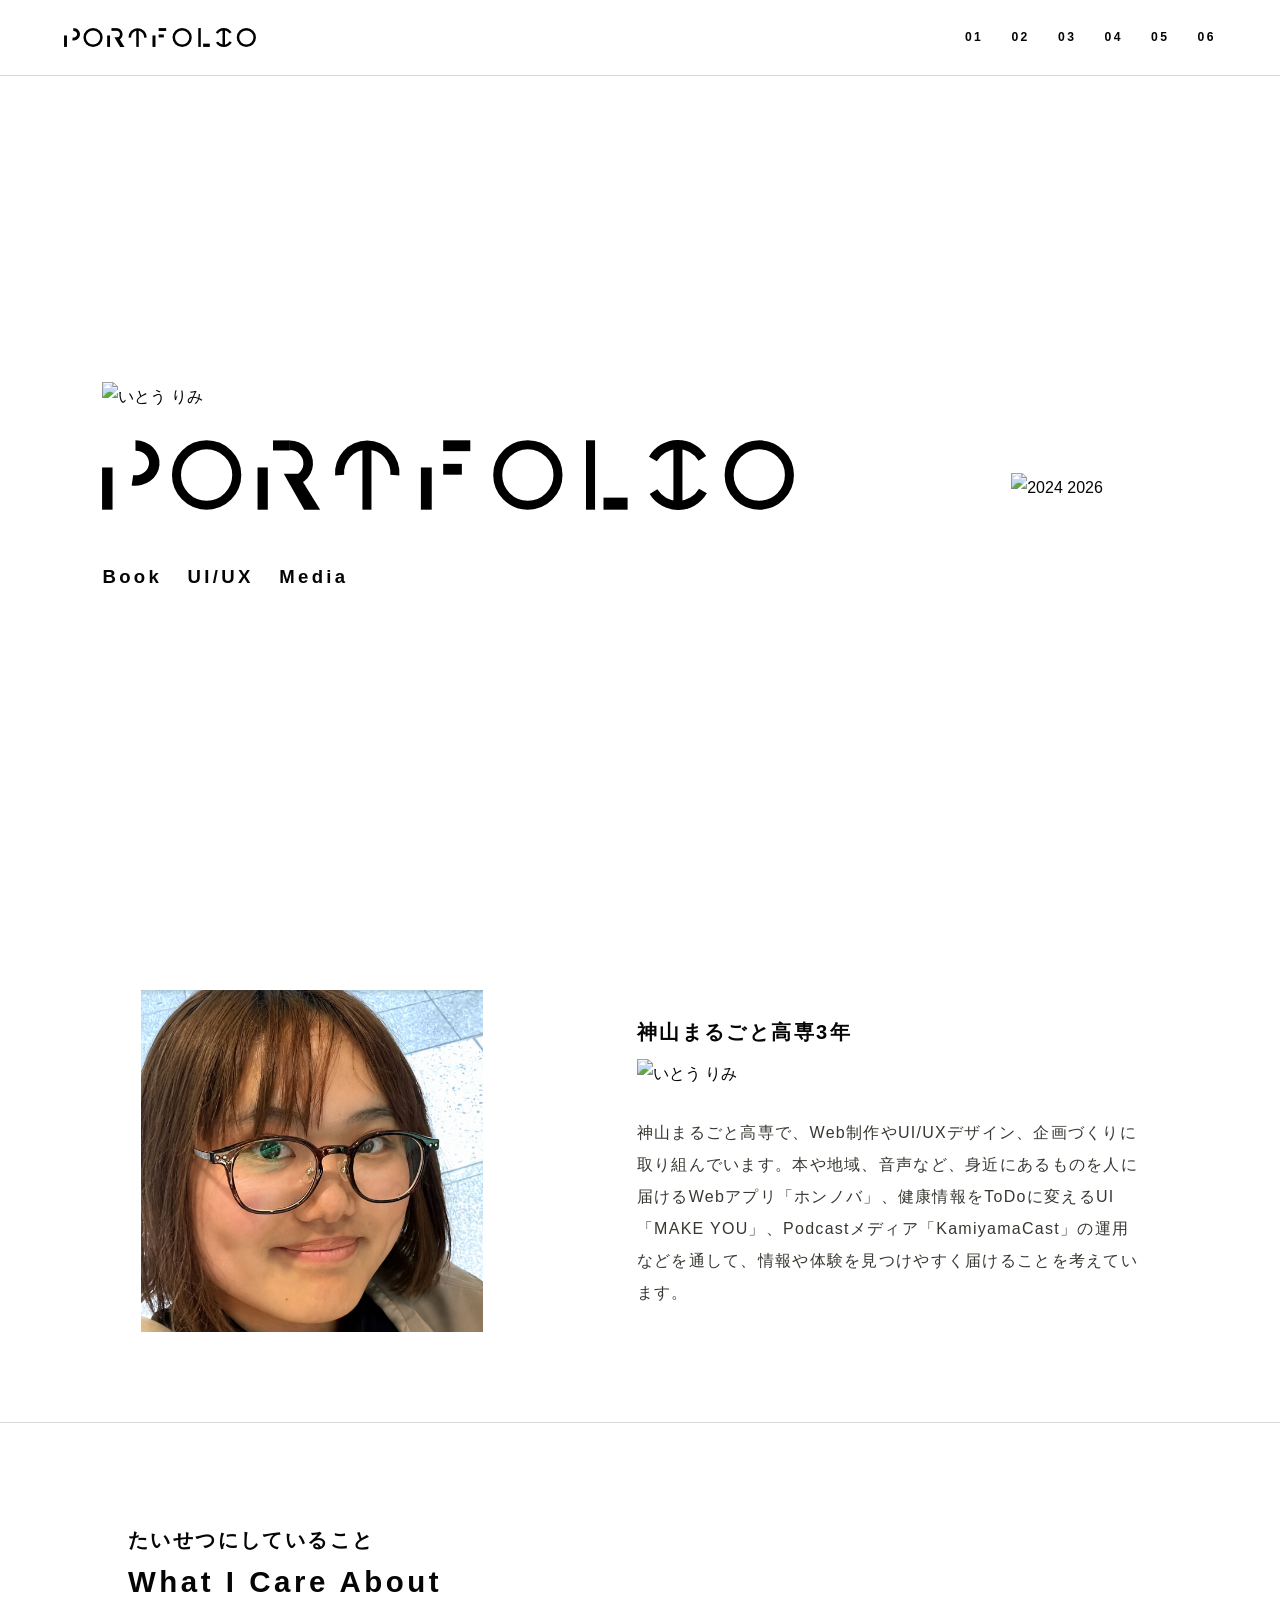
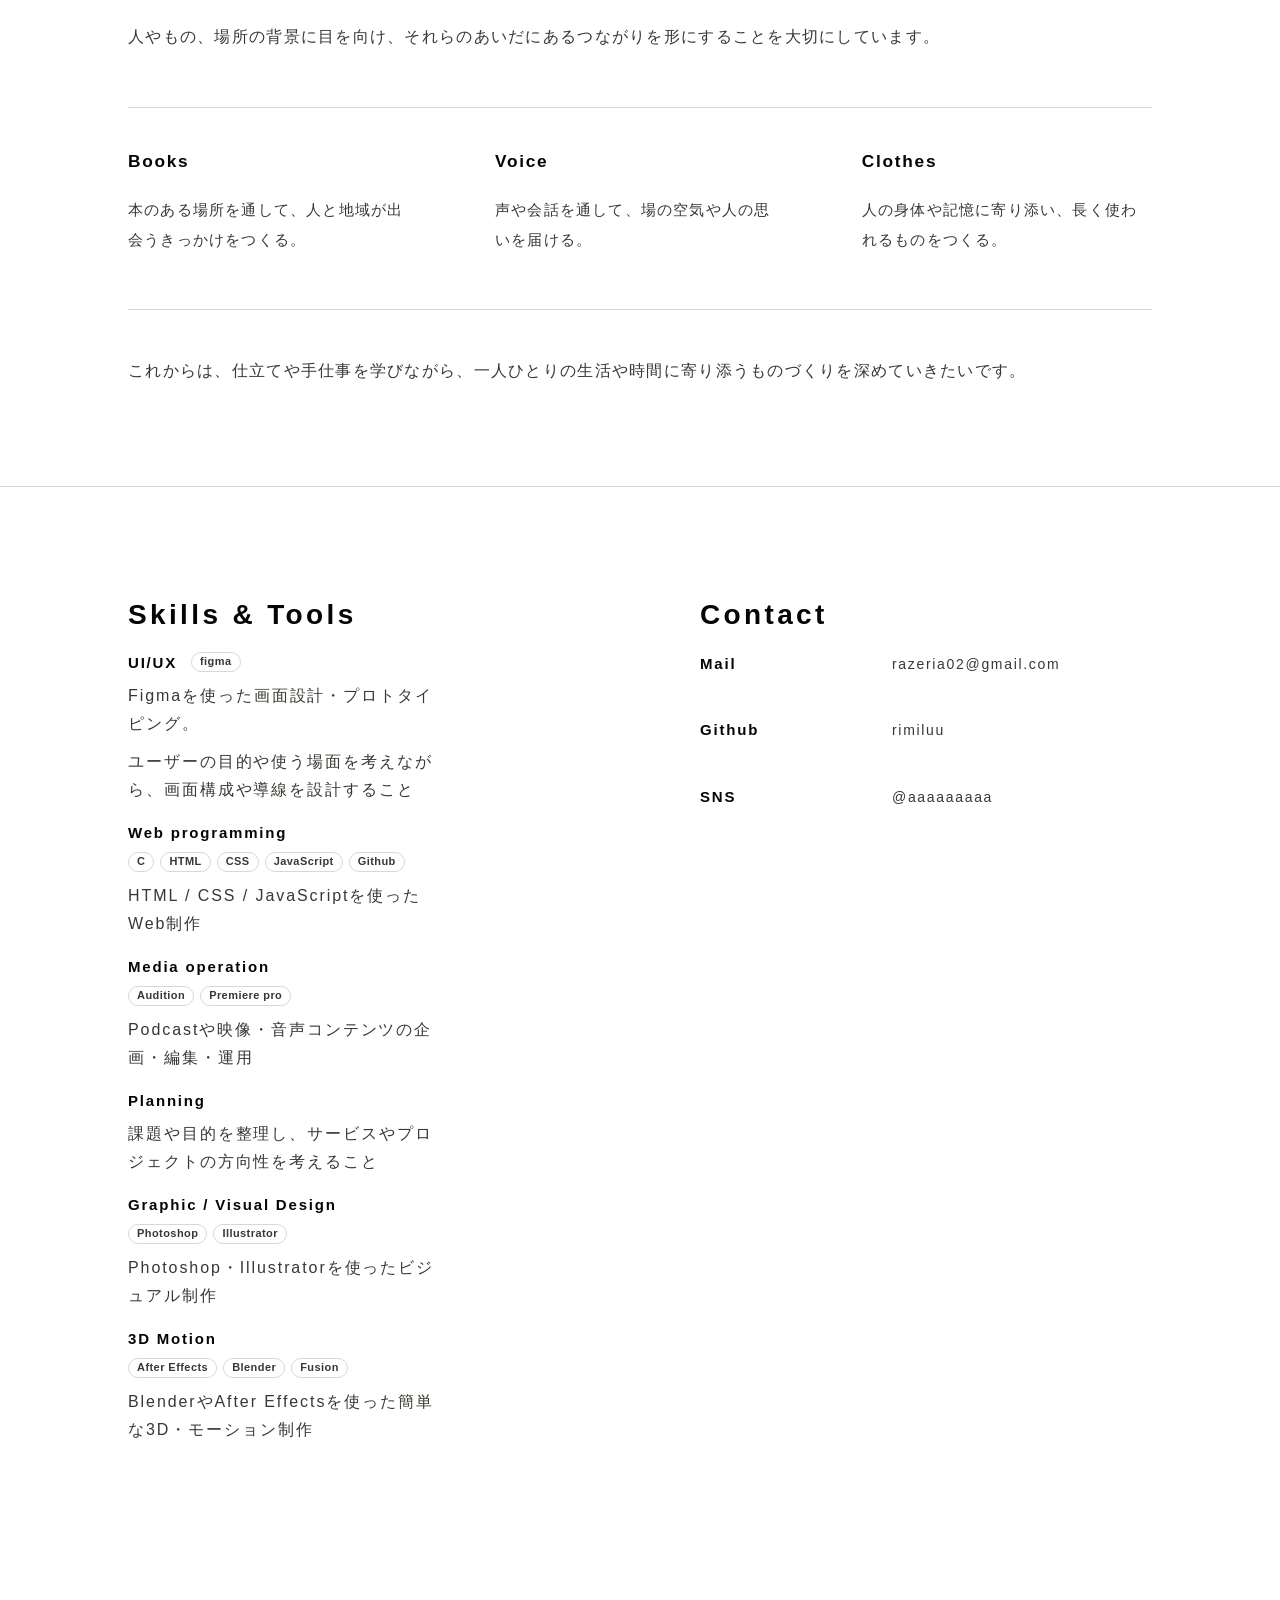
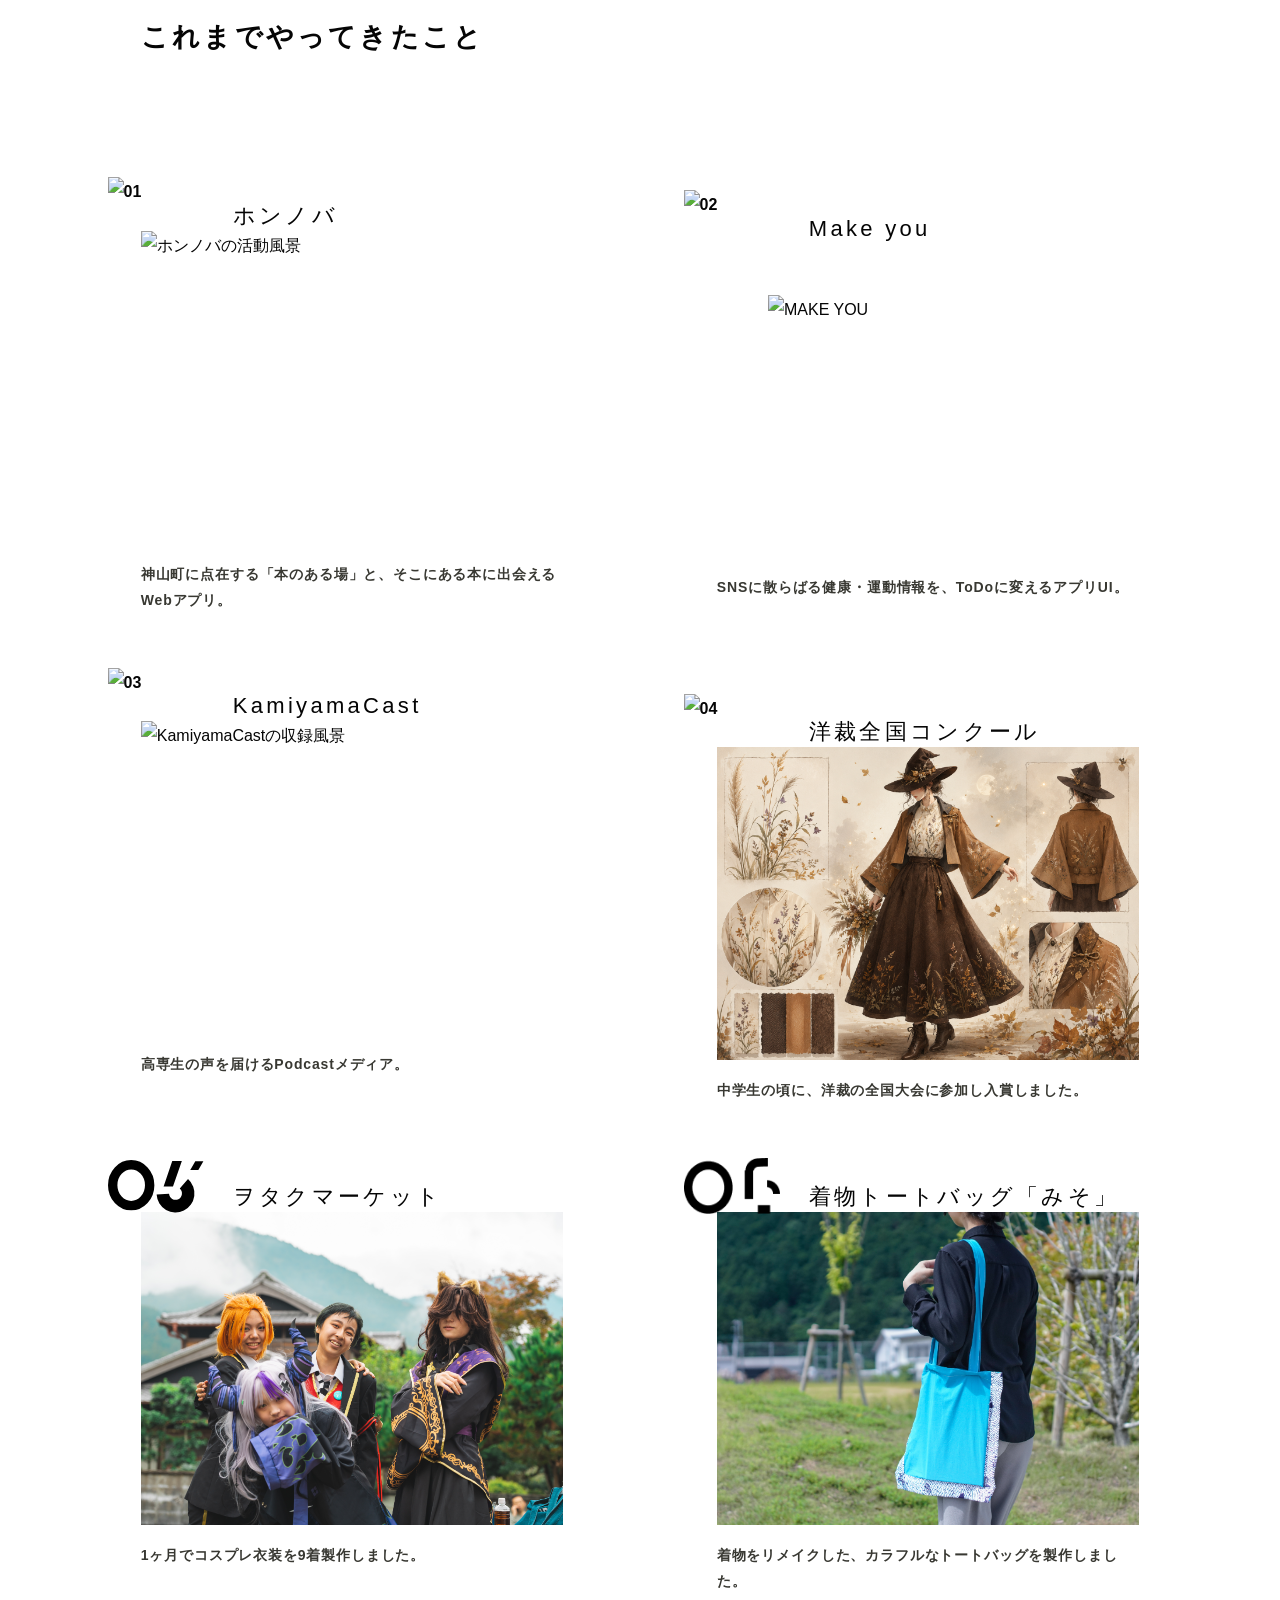
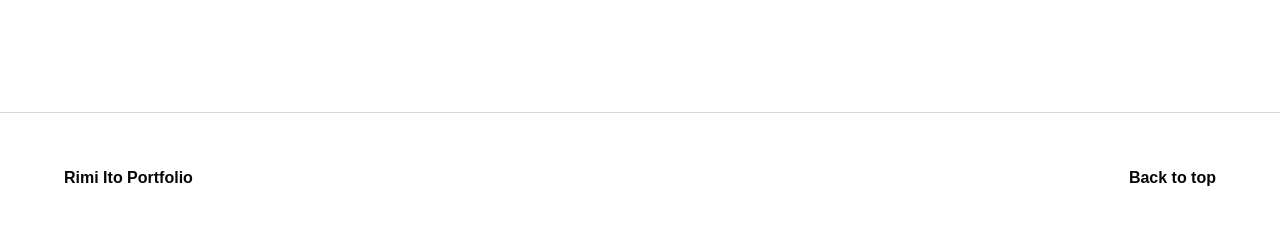
==== commit e9ed14e7: "誤字修正" ====
--- a/index.html
+++ b/index.html
@@ -92,11 +92,11 @@
                 <div class="skill-head">
                   <h3>Web programming</h3>
                   <div class="tool-icons">
-                    <figure><figcaption>C</figcaption><img src="./assets/c-icon.png" alt="C" /></figure>
-                    <figure><figcaption>HTML</figcaption><img src="./assets/html-icon.png" alt="HTML" /></figure>
-                    <figure><figcaption>CSS</figcaption><img src="./assets/css-icon.png" alt="CSS" /></figure>
-                    <figure><figcaption>JavaScript</figcaption><img src="./assets/js-icon.png" alt="JavaScript" /></figure>
-                    <figure><figcaption>Github</figcaption><img src="./assets/git-icon.png" alt="Github" /></figure>
+                    <figure><figcaption>C</figcaption></figure>
+                    <figure><figcaption>HTML</figcaption></figure>
+                    <figure><figcaption>CSS</figcaption></figure>
+                    <figure><figcaption>JavaScript</figcaption></figure>
+                    <figure><figcaption>Github</figcaption></figure>
                   </div>
                 </div>
                 <p>HTML / CSS / JavaScriptを使ったWeb制作</p>
@@ -106,8 +106,8 @@
                 <div class="skill-head">
                   <h3>Media operation</h3>
                   <div class="tool-icons">
-                    <figure><figcaption>Audition</figcaption><img src="./assets/audition-icon.png" alt="Adobe Audition" /></figure>
-                    <figure><figcaption>Premiere pro</figcaption><img src="./assets/premirepro-icon.png" alt="Premiere Pro" /></figure>
+                    <figure><figcaption>Audition</figcaption></figure>
+                    <figure><figcaption>Premiere pro</figcaption></figure>
                   </div>
                 </div>
                 <p>Podcastや映像・音声コンテンツの企画・編集・運用</p>
@@ -124,8 +124,8 @@
                 <div class="skill-head">
                   <h3>Graphic / Visual Design</h3>
                   <div class="tool-icons">
-                    <figure><figcaption>Photoshop</figcaption><img src="./assets/photoshop-icon.png" alt="Photoshop" /></figure>
-                    <figure><figcaption>Illustrator</figcaption><img src="./assets/illustrator-icon.png" alt="Illustrator" /></figure>
+                    <figure><figcaption>Photoshop</figcaption></figure>
+                    <figure><figcaption>Illustrator</figcaption></figure>
                   </div>
                 </div>
                 <p>Photoshop・Illustratorを使ったビジュアル制作</p>
@@ -135,8 +135,9 @@
                 <div class="skill-head">
                   <h3>3D Motion</h3>
                   <div class="tool-icons">
-                    <figure><figcaption>After Effects</figcaption><img src="./assets/aftereffect-icon.png" alt="After Effects" /></figure>
-                    <figure><figcaption>Blender</figcaption><img src="./assets/blender-icon.png" alt="Blender" /></figure>
+                    <figure><figcaption>After Effects</figcaption></figure>
+                    <figure><figcaption>Blender</figcaption></figure>
+                    <figure><figcaption>Fusion</figcaption></figure>
                   </div>
                 </div>
                 <p>BlenderやAfter Effectsを使った簡単な3D・モーション制作</p>
@@ -147,7 +148,7 @@
             <h2>Contact</h2>
             <dl>
               <dt>Mail</dt>
-              <dd><a href="razeria02@gmail.com">razeria02@gmail.com</a></dd>
+              <dd><a href="razeria02@gmail.com" >razeria02@gmail.com</a></dd>
               <dt>Github</dt>
               <dd>rimiluu</dd>
               <dt>SNS</dt>
--- a/styles.css
+++ b/styles.css
@@ -318,31 +318,31 @@
 .tool-icons {
   display: flex;
   flex-wrap: wrap;
-  align-items: end;
-  gap: 7px;
+  align-items: center;
+  gap: 6px;
 }
 
 .tool-icons figure {
-  display: grid;
-  justify-items: center;
-  gap: 3px;
+  display: block;
   margin: 0;
 }
 
 .tool-icons figcaption {
-  color: var(--muted);
-  font-size: 6px;
+  display: block;
+  padding: 3px 8px 4px;
+  color: #383832;
+  font-size: 11px;
+  font-weight: 700;
   line-height: 1;
-  letter-spacing: 0;
+  letter-spacing: 0.04em;
   white-space: nowrap;
+  border: 1px solid var(--line);
+  border-radius: 999px;
+  background: #ffffff;
 }
 
 .tool-icons img {
-  display: block;
-  width: 25px;
-  aspect-ratio: 1;
-  border-radius: 4px;
-  object-fit: cover;
+  display: none;
 }
 
 .skill-item p,
@@ -1025,12 +1025,15 @@
 }
 
 .feedback-bubbles p {
+  --make-gradient: linear-gradient(135deg, #4750fd 0%, #ff25f0 100%);
   position: relative;
   min-height: 128px;
   padding: clamp(24px, 2.5vw, 34px);
-  border: 3px solid #7bc2ef;
+  border: 3px solid transparent;
   border-radius: 18px;
-  background: #ffffff;
+  background:
+    linear-gradient(#ffffff, #ffffff) padding-box,
+    var(--make-gradient) border-box;
   color: var(--ink);
   font-size: clamp(14px, 1vw, 16px);
   font-weight: 700;
@@ -1049,7 +1052,7 @@
 }
 
 .feedback-bubbles p::before {
-  background: #7bc2ef;
+  background: var(--make-gradient);
 }
 
 .feedback-bubbles p::after {
@@ -1062,11 +1065,6 @@
 
 .feedback-bubbles p:nth-child(2) {
   margin-top: clamp(32px, 5vh, 64px);
-  border-color: #8ea9f4;
-}
-
-.feedback-bubbles p:nth-child(2)::before {
-  background: #8ea9f4;
 }
 
 .feedback-bubbles p:nth-child(3) {
@@ -1074,11 +1072,6 @@
   width: min(760px, 100%);
   justify-self: center;
   margin-top: 0;
-  border-color: #67c8c8;
-}
-
-.feedback-bubbles p:nth-child(3)::before {
-  background: #67c8c8;
 }
 
 .process {
@@ -1197,32 +1190,32 @@
 }
 
 .role-card:nth-child(1) {
-  --piece: #d9e4dd;
+  --piece: #e6e8e5;
   z-index: 5;
 }
 
 .role-card:nth-child(2) {
-  --piece: #efe1c9;
+  --piece: #e9e5dc;
   z-index: 4;
 }
 
 .role-card:nth-child(3) {
-  --piece: #d8e4ee;
+  --piece: #e3e7ea;
   z-index: 1;
 }
 
 .role-card:nth-child(4) {
-  --piece: #f2d6be;
+  --piece: #e8e2dc;
   z-index: 5;
 }
 
 .role-card:nth-child(5) {
-  --piece: #d8d4e8;
+  --piece: #e5e3ea;
   z-index: 4;
 }
 
 .role-card:nth-child(6) {
-  --piece: #e8dda8;
+  --piece: #e7e4d8;
   z-index: 3;
 }
 
@@ -1240,6 +1233,43 @@
   left: 50%;
   top: calc(clamp(42px, 5.2vw, 72px) / -2);
   transform: translateX(-50%);
+}
+
+.role .role-grid {
+  width: min(1180px, 100%);
+  display: grid;
+  grid-template-columns: repeat(3, minmax(0, 1fr));
+  gap: 0;
+  border-top: 1px solid var(--line);
+  border-left: 1px solid var(--line);
+}
+
+.role .role-card {
+  --piece: transparent;
+  min-height: clamp(220px, 24vh, 300px);
+  padding: clamp(30px, 4vw, 58px);
+  background: transparent;
+  border-right: 1px solid var(--line);
+  border-bottom: 1px solid var(--line);
+  overflow: hidden;
+}
+
+.role .role-card::before,
+.role .role-card::after {
+  content: none;
+}
+
+.role .role-card h4 {
+  margin-bottom: clamp(26px, 4vh, 48px);
+  font-size: clamp(16px, 1.35vw, 22px);
+  letter-spacing: 0.04em;
+}
+
+.role .role-card p {
+  color: #383832;
+  font-size: clamp(14px, 1vw, 18px);
+  line-height: 2;
+  letter-spacing: 0.06em;
 }
 
 .ui-point {
@@ -4013,6 +4043,51 @@
   z-index: 1;
 }
 
+.final-grid.text-grid {
+  align-content: center;
+  grid-template-columns: repeat(2, minmax(320px, 620px));
+  justify-content: center;
+  gap: clamp(56px, 8vw, 120px);
+  padding-block: clamp(86px, 12vh, 150px);
+  background: #ffffff;
+}
+
+.final-grid article {
+  min-height: 0;
+  padding: clamp(30px, 5vh, 58px) 0;
+  border: 0;
+  border-top: 1px solid var(--line);
+  border-bottom: 1px solid var(--line);
+  border-radius: 0;
+  background: transparent;
+}
+
+.final-grid article h3 {
+  margin: 0 0 clamp(24px, 4vh, 42px);
+}
+
+.final-grid article p {
+  margin: 0;
+}
+
+@media (max-width: 900px) {
+  .final-grid.text-grid {
+    grid-template-columns: 1fr;
+    gap: 44px;
+    padding-block: 64px;
+  }
+
+  .role .role-grid {
+    grid-template-columns: 1fr;
+  }
+
+  .role .role-card {
+    min-height: 0;
+    padding: 28px 0;
+    border-right: 0;
+  }
+}
+
 .mini-case {
   background: #ffffff;
 }
